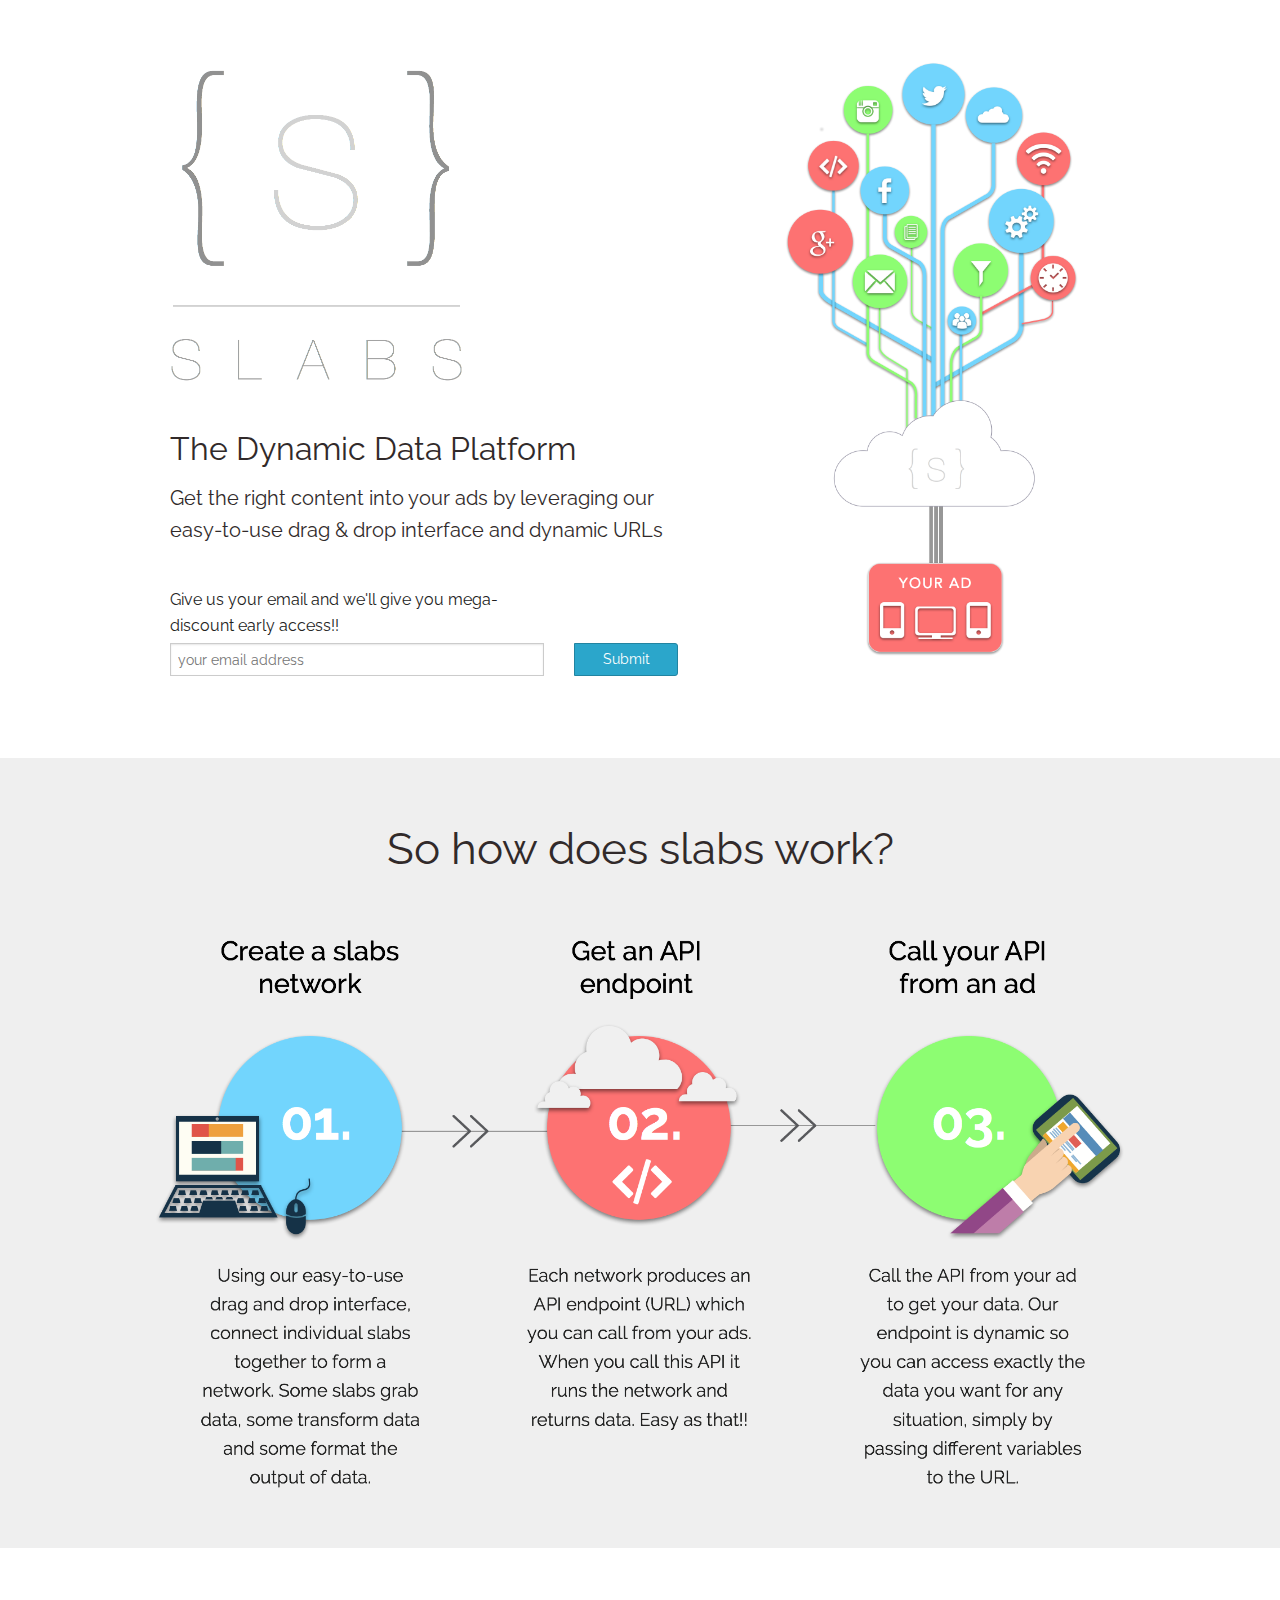
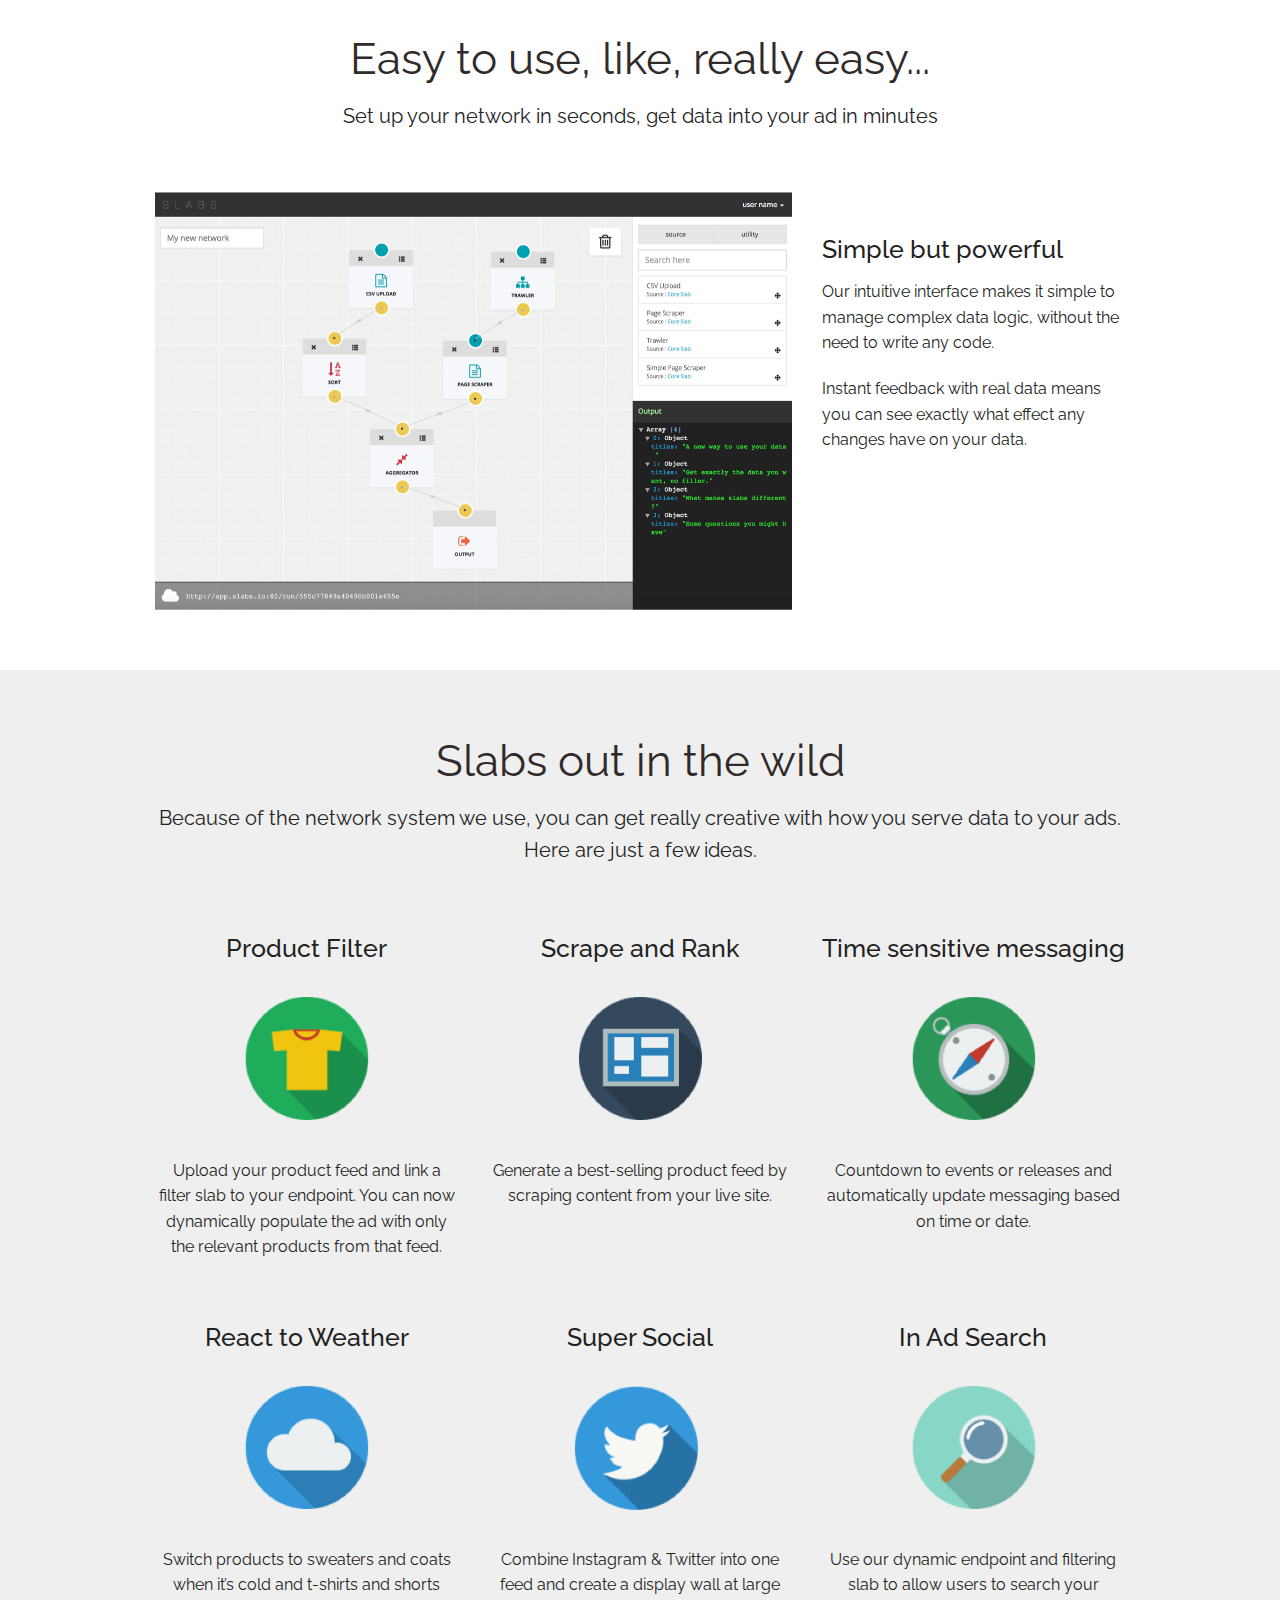
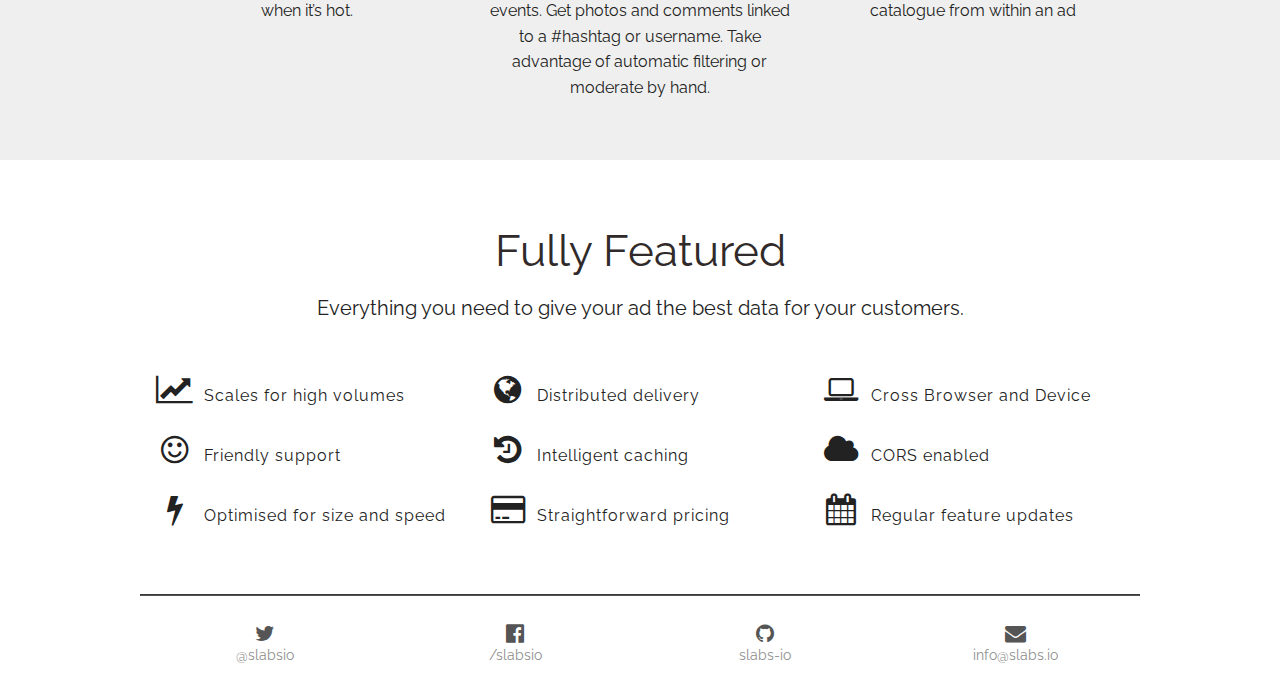
==== index.html @ 6053d96f "Changed some copy" ====
<!DOCTYPE html PUBLIC "-//W3C//DTD XHTML 1.1//EN" "http://www.w3.org/TR/xhtml11/DTD/xhtml11.dtd">



  <!--[if lt IE 7]><html class="lt-ie9 lt-ie8 lt-ie7" xmlns="http://www.w3.org/1999/xhtml" xml:lang="en"><![endif]-->
<!--[if IE 7]><html class="lt-ie9 lt-ie8" xmlns="http://www.w3.org/1999/xhtml" xml:lang="en"><![endif]-->
<!--[if IE 8]><html class="lt-ie9" xmlns="http://www.w3.org/1999/xhtml" xml:lang="en"><![endif]-->
<!--[if gt IE 8]><!--><html xmlns="http://www.w3.org/1999/xhtml"><!--<![endif]-->


  <!--[if gt IE 8]>
  <!-->
  <html class="no-js" lang="en" >
    <!--<![endif]-->






<head>
    <meta charset="utf-8" />
    <meta name="viewport" content="width=device-width" />
    <title>Slabs - The Data Platform</title>

    <link rel="icon"
          type="image/png"
          href="favicon.png" />

    <link rel="stylesheet" href="css/normalize.css" />

    <link rel="stylesheet" href="css/foundation.css" />
        <link rel="stylesheet" href="css/styles.css" />

    <link rel="stylesheet" href="css/general_foundicons.css">
    <link rel="stylesheet" href="//maxcdn.bootstrapcdn.com/font-awesome/4.3.0/css/font-awesome.min.css">
    <!--[if lt IE 9]>
    <link rel="stylesheet" href="css/ie8-grid-foundation-4.css">
    <![endif]-->
    <!--[if lt IE 8]>
    <link rel="stylesheet" href="css/general_foundicons_ie7.css">
    <![endif]-->


    <link href="//fonts.googleapis.com/css?family=Raleway:400,700" rel="stylesheet" type="text/css">

    <script src="js/vendor/custom.modernizr.js"></script>

</head>
<body>
  

    <!-- Begin main Above the fold Header -->
    <div class="full-row">
      <!-- "full-row" class allows background to stretch to 100% width -->
      <div class="row header">
        <div class="large-7 columns features-intro">

          <!-- Main Heading -->
          <div class="large-7 columns image-header"><img src="img/logo.png" alt=""></div>
            <div class="large-12 columns ">
                <h1>The Dynamic Data Platform</h1>
                <p class="main">
                    Get the right content into your ads by leveraging our easy-to-use drag & drop interface and dynamic URLs
                </p>
            </div>

          <!-- Email Subscribe Form -->
          <div class="large-12 columns">
            <div class="collapse email">
              <form action="//slabs.us10.list-manage.com/subscribe/post-json?u=3094a6a434523a83166fd74a0&amp;id=f378498a6a&amp;c=?" method="POST" id="email-form" target="_blank">
                <p class="small-9 columns top-email">Give us your email and we'll give you mega-discount early access!!</p>

                <div class="small-9 columns">
                  <input id="email_input" type="email" name="EMAIL" placeholder="your email address" />
                </div>

                <div class="small-3 columns">
                  <input id="email_submit" class="button postfix radius" type="submit" />
                </div>
                <div id="success-message"></div>

              </form>
              <!-- End Email Row -->
            </div>
          </div>

        </div>

        <div class="large-5 mainImg columns">
          <img src="img/slab-cloud.png">
        </div>

      <!-- End row -->
      </div>
      <!-- End "full-row" -->
    </div>

    <!-- Begin Features -->
    <div class="full-row grey">
        <div class="row features">

            <!-- Heading & Subtitle -->
            <h1>So how does slabs work?</h1>

          <!-- Divided in to columns of 4 to create a layout of thirds -->
          <div class="small-12 columns">
              <img src="img/slabsUseGraphic.png"/>
          </div>

          <!-- End Row -->
        </div>
    </div>

        <!-- Begin Large Feature Blocks -->
        <div class="full-row">
          <div class="row tour">
            <div class="small-12 columns">
              <!-- Main Title & Subtitle -->
              <h1>Easy to use, like, really easy...</h1>
              <p class="header">
                Set up your network in seconds, get data into your ad in minutes
              </p>
            </div>

            <!-- Begin Features Tour -->
            <!-- Feature 1 -->
            <!-- Large Image -->
            <div class="large-8 columns">
              <img src="img/screenshot.png">
            </div>
            <!-- Side Text -->
            <div class="large-4 columns description">
              <h2>Simple but powerful</h2>
              <p class="description">
                Our intuitive interface makes it simple to manage complex data logic, without the need to write any code.
              </p>
              <p class="description">
                Instant feedback with real data means you can see exactly what effect any changes have on your data.
              </p>
            </div>
            <!-- Horizontal Rule -->
            <!--<hr>-->
            <!-- End Feature 1 -->

            <!-- Feature 2 -->
          <!--  <div class="large-4 columns description">-->
          <!--    <h2>Sections</h2>-->
          <!--    <p>Lorem ipsum dolor sit amet, consectetur adipiscing elit.</p>-->
          <!--    <p>Ut quam urna, feugiat at mollis in, faucibus sit amet neque.</p>-->
          <!--  </div>-->
          <!--  <div class="large-8 columns">-->
          <!--    <img src="img/free-admin-template-psd.png"></div>-->
          <!--  <hr>-->
            <!-- End Feature 2 -->
          </div>
          <!-- End Row -->
        </div>

        <!-- Begin Second Dark Grey Features Section -->
        <div class="full-row grey examples">
          <div class="row">
            <div class="large-12 columns">
              <!-- Heading & Subtitle -->
              <h1>Slabs out in the wild</h1>
                <p class="header">Because of the network system we use, you can get really creative with how you serve data to your ads. Here are just a few ideas.</p>
            </div>
          </div>

            <div class="row">
                <!-- Start features -->

                <div class="large-4 columns">
                  <h2>Product Filter</h2>
                  <img src="img/Filter.png" width="720" height="450" alt="">
                  <p class="description">
                    Upload your product feed and link a filter slab to your endpoint. You can now dynamically populate the ad with only the relevant products from that feed.
                  </p>
                </div>

                <div class="large-4 columns">
                  <h2>Scrape and Rank</h2>
                  <img src="img/Page Scraper.png" width="720" height="450" alt="">
                  <p class="description">
                    Generate a best-selling product feed by scraping content from your live site.
                  </p>

                </div>

                <div class="large-4 columns">
                  <h2>Time sensitive messaging</h2>
                  <img src="img/Time.png" width="720" height="450" alt="">
                  <p class="description">
                     Countdown to events or releases and automatically update messaging based on time or date.
                  </p>
                </div>
            </div>

            <div class="row">
                <div class="large-4 columns">
                  <h2>React to Weather</h2>
                  <img src="img/Weather.png" width="720" height="450" alt="">
                  <p class="description">
                    Switch products to sweaters and coats when it’s cold and t-shirts and shorts when it’s hot.
                  </p>
                </div>


                <div class="large-4 columns">
                  <h2>Super Social</h2>
                  <img src="img/Social.png" width="720" height="450" alt="">
                  <p class="description">
                    Combine Instagram & Twitter into one feed and create a display wall at large events. Get photos and comments linked to a #hashtag or username.
                    Take advantage of automatic filtering or moderate by hand.
                  </p>
                </div>

                <div class="large-4 columns">
                  <h2>In Ad Search</h2>
                  <img src="img/Search.png" width="720" height="450" alt="">
                  <p class="description">
                    Use our dynamic endpoint and filtering slab to allow users to search your catalogue from within an ad
                  </p>
                </div>
            </div>

              <!-- End Row -->
          </div>
            <!-- End Dark Grey Container -->
        </div>


        <div class="full-row smallFeatures">
            <div class="row">

            <!-- Start Icons Section -->
            <div class="small-12 columns video ">
              <h1>Fully Featured</h1>
              <p class="header">Everything you need to give your ad the best data for your customers.</p>
            </div>


            <div class= "small-4 columns ">
            <!-- Begin Icon List -->
              <ul class="icons">
                 <!-- Each Feature is a <li> item -->
                <li> 
                  <!-- Specify the icon using the "foundicon-name" class format 
                  more info: http://zurb.com/playground/foundation-icons
                  -->
                  <span class="icon"><i class="fa fa-line-chart fa-2x"></i></span>
                  <span class="descript">Scales for high volumes</span>
                </li>
                <li> 
                <span class="icon"><i class="fa fa-smile-o fa-2x"></i></span>
                  <span class="descript">Friendly support
                </li>
                <li>
                  <span class="icon"><i class="fa fa-flash fa-2x"></i></span>
                  <span class="descript">Optimised for size and speed
                </li>
              </ul>
            </div>

            <div class= "small-4 columns">
              <ul class="icons">
                <li>
                  <span class="icon"><i class="fa fa-globe fa-2x"></i></span>
                  <span class="descript">Distributed delivery
                </li>
                <li>
                  <span class="icon"><i class="fa fa-history fa-2x"></i></span>
                  <span class="descript">Intelligent caching
                </li>
                <li>
                  <span class="icon"><i class="fa fa-credit-card fa-2x"></i></span>
                  <span class="descript">Straightforward pricing
                </li>
              </ul>
            </div>

            <div class= "small-4 columns">
              <ul class="icons">
                <li>
                  <span class="icon"><i class="fa fa-laptop fa-2x"></i></span>
                  <span class="descript">Cross Browser and Device
                </li>
                <li>
                  <span class="icon"><i class="fa fa-cloud fa-2x"></i></span>
                  <span class="descript">CORS enabled
                </li>
                <li>
                  <span class="icon"><i class="fa fa-calendar fa-2x"></i></span>
                  <span class="descript">Regular feature updates</span>
                </li>
              </ul>
              <!-- End List -->
            </div>

            <!-- End Row -->
          </div>
          <!-- End Grey Container -->
        </div>

        <!-- Footer -->
        <div class="full-row footer">
          <div class="row">
            <!-- Begin Footer Links, Repeat this Block -->
            <div class="small-6 large-3 columns">
              <a href="https://twitter.com/slabsio">
              <h5><i class="fa fa-twitter fa-lg"></i></h5>
              <ul class="footer-nav">
                <li>@slabsio</li>
              </ul>
              </a>
            </div>

            <div class="small-6 large-3 columns">
              <a href="https://www.facebook.com/slabsio">
              <h5><i class="fa fa-facebook-official fa-lg"></i></h5>
              <ul class="footer-nav">
                <li>/slabsio</li>
              </ul>
              </a>
            </div>

            <div class="small-6 large-3 columns">
              <a href="https://github.com/slabs-io">
              <h5><i class="fa fa-github fa-lg"></i></h5>
              <ul class="footer-nav">
                <li>slabs-io</li>
              </ul>
              </a>
            </div>

            <div class="small-6 large-3 columns">
              <a href="mailto:info@slabs.io">
              <h5><i class="fa fa-envelope fa-lg"></i></h5>
              <ul class="footer-nav">
                <li>info@slabs.io</li>
              </ul>
              </a>
            </div>

            <div class="dark-hr"></div>
            <!-- End Row -->
          </div>
          <!-- End Container -->
        </div>

        <script src="//ajax.googleapis.com/ajax/libs/jquery/2.0.0/jquery.min.js"></script>

        <!-- Ajax Form -->
      <script type="text/javascript">
    $(document).ready(function() { 
    
    $('#email_submit').click(function(){
      var action = $('#email-form').attr('action');
      $.ajax({
  				url: action,
  				type: 'GET',
  				cache       : false,
          dataType    : 'json',
          contentType: "application/json; charset=utf-8",
  				data: $('#email-form').serialize(),
  				success: function(data){
  					$('#success-message').html(data.msg);
  					$('#success-message').fadeIn('slow');
  					$('#email_input').val('');
  				},
  				error: function() {
  				// 	$('#success-message').html('Sorry, an error occurred.');
  				}
			});
			return false;
    });
    
  //   $('#email-form').ajaxForm({ 
  //       resetForm: true,

  //       // target identifies the element(s) to update with the server response 
  //       target: '#success-message', 
 
  //       // success identifies the function to invoke when the server response 
  //       // has been received; here we apply a fade-in effect to the new content 
  //       success: function() { 
  //           $('#success-message').fadeIn('slow'); 
  //       } 
  //   }); 
});
    </script>

      <script src="js/foundation.min.js"></script>

      <script src="js/foundation/foundation.js"></script>

      <!--
      <script src="js/foundation/foundation.alerts.js"></script>

      <script src="js/foundation/foundation.clearing.js"></script>

      <script src="js/foundation/foundation.cookie.js"></script>
    -->
      <script src="js/foundation/foundation.dropdown.js"></script>

      <script src="js/foundation/foundation.forms.js"></script>
      <!--
      <script src="js/foundation/foundation.joyride.js"></script>

      <script src="js/foundation/foundation.magellan.js"></script>

      <script src="js/foundation/foundation.orbit.js"></script>
    -->
      <script src="js/foundation/foundation.placeholder.js"></script>
<!--
      <script src="js/foundation/foundation.reveal.js"></script>

      <script src="js/foundation/foundation.section.js"></script>

      <script src="js/foundation/foundation.tooltips.js"></script>
-->
      <script src="js/foundation/foundation.topbar.js"></script>

      <script src="js/jquery.form.js"></script> 


      <script>$(document).foundation();</script>
      <script>
      (function(i,s,o,g,r,a,m){i['GoogleAnalyticsObject']=r;i[r]=i[r]||function(){
      (i[r].q=i[r].q||[]).push(arguments)},i[r].l=1*new Date();a=s.createElement(o),
      m=s.getElementsByTagName(o)[0];a.async=1;a.src=g;m.parentNode.insertBefore(a,m)
      })(window,document,'script','//www.google-analytics.com/analytics.js','ga');
    
      ga('create', 'UA-63510725-1', 'auto');
      ga('send', 'pageview');
    
    </script>
  </body>
</html>
---- css/styles.css ----
/*Load Foundation Icons*/
@font-face {
	font-family: '[set]Foundicons';
	src: url('fonts/[set]_foundicons.eot');
	src: url('fonts/[set]_foundicons.eot?#iefix') format('embedded-opentype'), url('fonts/[set]_foundicons.woff') format('woff'), url('fonts/[set]_foundicons.ttf') format('truetype'), url('fonts/[set]_foundicons.svg#[set]Foundicons') format('svg');
	font-weight: normal;
	font-style: normal;
}

[class*="foundicon-"] {
	display: inline;
	width: auto;
	height: auto;
	line-height: inherit;
	vertical-align: baseline;
	background-image: none;
	background-position: 0 0;
	background-repeat: repeat;
}

[class*="foundicon-"]:before {
	font-family: "[set]Foundicons";
	font-weight: normal;
	font-style: normal;
	text-decoration: inherit;
}

/*Begin General Styles*/
.top-bar {
	margin-bottom: 0;
}

.top-bar-section ul li > a {
	font-weight: 400;
}

body {
	color: #222;
	font-family: "Raleway", Arial, Helvetica, Sans-serif;
}

.full-row {
	width: 100%;
}

.full-row.grey {
	background: #EFEFEF;
}

.features {
	text-align: center;
	padding-bottom:20px;
	padding-top:60px;
}

.features .featureArrow{
	width:20px;
    height:20px;
}

.description {
	float: left;
	text-align: left;
}

.header img {
	margin-top: 0px;
}

.header .image-header {
	
}

#success-message {
	float: left;
}

.mainImg{
    padding:62px;
}

.features-intro {
	margin-top: 70px;
}
.top-email {
	margin-bottom: 5px;
}
h1 {
	color: #312A2A;
	font-family: "Raleway", Arial, Helvetica, Sans-serif;
	font-weight: 400;
	margin-bottom: 10px;
}

.header h1 {
	font-size: 32px;
}

.features h1 {
	margin-top: 0px;
    margin-bottom: 60px;
}

.tour {
	padding-bottom:20px;
	padding-top:20px;
}

.tour h1 {
	text-align: center;
    margin-top: 60px;
}

.tour .header {
    margin-bottom: 60px;
}

h2 {
	font-size: 25px;
	color: #222;
	font-family: "Raleway", Arial, Helvetica, Sans-serif;
	font-weight: 500;
	margin-top: 40px;
}

.features h2 {
	margin-top: 0px;
}

p.main {
	font-size: 20px;
	color: #312A2A;
}

p {
	font-size: 16px;
	color: #222;
	letter-spacing: 0px;
}

p.description {
	text-align: left;
}

p.header {
	text-align: center;
	font-size: 20px;
}

.full-row.darkgrey {
	background: #494747;
	color: #efefef;
	text-align: center;
	padding-bottom: 50px;
	position: relative;
	z-index: 10;
}

.video h1 {
    text-align: center;
}

.video .header {
    margin-bottom: 50px;
}


.smallFeatures {
    padding-bottom:40px;
}

.examples {
    padding-bottom: 40px;
}

.examples h1{
    margin-top:60px;
    text-align: center;
}

.examples .description {
    text-align: center;
}

.examples img {
    margin-bottom:20px !important;
}

.examples .columns>h2 {
    text-align: center;
}

.smallFeatures h1 {
}

.full-row.darkgrey p {
	color: #efefef;
	font-size: 20px;
}

.video>h1 {
	margin-top: 60px;
}

img:not(.feature) {
	margin-bottom: 40px;
}

hr {
	border-bottom: solid white 1px;
}

.darkgrey h2 {
	color: #efefef;
	margin-top: 0px;
	margin-bottom: 10px;
}

.darkgrey img {
	margin-bottom: 0px;
}

.full-row.darkgrey p.description {
	font-size: 15px;
	text-align: center;
	margin-bottom: 50px;
}

.dark-hr {
	border-top: 1px solid rgb(58, 58, 58);
	border-bottom: 1px solid rgb(82, 82, 82);
	margin-bottom: 60px;
}

.icons {
	list-style: none;
	font-size: 16px;
	text-align: left;
}

.icons li{
    margin-bottom:20px;
}

.footer i{
    color:#555;
}

.footer .row:before {
    background : #fff !important;
}

ul li {
	font-size: 16px;
	letter-spacing: 1px;
}

[class*="foundicon-"] {
	display: inline;
	width: auto;
	height: auto;
	line-height: inherit;
	vertical-align: baseline;
	background-image: none;
	background-position: 0 0;
	background-repeat: repeat;
	font-size: 28px;
	top: 6px;
	position: relative;
	margin-right: 10px;
	text-shadow: 0px 0px 1px rgba(253, 253, 253, 1);
}

.button {
	font-family: "Raleway", Arial, Helvetica, Sans-serif;
	font-weight: 400;
	border-radius: 3px;

	-webkit-box-shadow: none;
	box-shadow: none;
}

.iphone {
	width: 350px;
	height: auto;
	float: right;
	z-index: 5;
	position: relative;
	top: 40px;
	margin-bottom: -50px;
}

.footer {
	text-align: left !important;
}

.footer li,h5 {
	margin-bottom: 0;
	text-align:center;
}

.footer h5 {
    padding-top: 25px !important;
}

.icons .icon {
	width:40px;
	margin-right:4px;
	display:inline-block;
	height: 40px;
	text-align: center;
}


.footer li,a {
	color: rgb(143,143,143);
	list-style: none;
	letter-spacing: 0;
	font-size: 14px;
}

h5 {
	color: #EFEFEF;
	padding-top: 50px;
}

.email {
	margin-left: -15px !important;
}

.demo-video {
	position: absolute;
	top: 75px;
	left: 50%;
	margin-left: -197px;
	width: 397px;
}

@media screen and (max-width: 950px) {
	.laptop {
	display: none;
}
.demo-video {
}

}
@media screen and (max-width: 780px) {
	.laptop {
	display: none;
}
.demo-video {
	margin-bottom: 40px;
	position: relative;
	top: 0;
}
	}

@media screen and (max-width: 480px) {
	.laptop {
		display: none;
	}
	.demo-video {
	/*display: none;*/
	width:300px;
	text-align: center;
	position: relative;
	padding-bottom: 100px;
}

h2 {
	margin-top: 20px;
}

.cta {
	margin-top: 120px;
}

}
---- css/general_foundicons.css ----
/* font-face */
@font-face {
  font-family: "GeneralFoundicons";
  src: url("../fonts/general_foundicons.eot");
  src: url("../fonts/general_foundicons.eot?#iefix") format("embedded-opentype"), url("../fonts/general_foundicons.woff") format("woff"), url("../fonts/general_foundicons.ttf") format("truetype"), url("../fonts/general_foundicons.svg#GeneralFoundicons") format("svg");
  font-weight: normal;
  font-style: normal;
}

/* global foundicon styles */
[class*="foundicon-"] {
  display: inline;
  width: auto;
  height: auto;
  line-height: inherit;
  vertical-align: baseline;
  background-image: none;
  background-position: 0 0;
  background-repeat: repeat;
}

[class*="foundicon-"]:before {
  font-family: "GeneralFoundicons";
  font-weight: normal;
  font-style: normal;
  text-decoration: inherit;
}

/* icons */
.foundicon-settings:before {
  content: "\f000";
}

.foundicon-heart:before {
  content: "\f001";
}

.foundicon-star:before {
  content: "\f002";
}

.foundicon-plus:before {
  content: "\f003";
}

.foundicon-minus:before {
  content: "\f004";
}

.foundicon-checkmark:before {
  content: "\f005";
}

.foundicon-remove:before {
  content: "\f006";
}

.foundicon-mail:before {
  content: "\f007";
}

.foundicon-calendar:before {
  content: "\f008";
}

.foundicon-page:before {
  content: "\f009";
}

.foundicon-tools:before {
  content: "\f00a";
}

.foundicon-globe:before {
  content: "\f00b";
}

.foundicon-home:before {
  content: "\f00c";
}

.foundicon-quote:before {
  content: "\f00d";
}

.foundicon-people:before {
  content: "\f00e";
}

.foundicon-monitor:before {
  content: "\f00f";
}

.foundicon-laptop:before {
  content: "\f010";
}

.foundicon-phone:before {
  content: "\f011";
}

.foundicon-cloud:before {
  content: "\f012";
}

.foundicon-error:before {
  content: "\f013";
}

.foundicon-right-arrow:before {
  content: "\f014";
}

.foundicon-left-arrow:before {
  content: "\f015";
}

.foundicon-up-arrow:before {
  content: "\f016";
}

.foundicon-down-arrow:before {
  content: "\f017";
}

.foundicon-trash:before {
  content: "\f018";
}

.foundicon-add-doc:before {
  content: "\f019";
}

.foundicon-edit:before {
  content: "\f01a";
}

.foundicon-lock:before {
  content: "\f01b";
}

.foundicon-unlock:before {
  content: "\f01c";
}

.foundicon-refresh:before {
  content: "\f01d";
}

.foundicon-paper-clip:before {
  content: "\f01e";
}

.foundicon-video:before {
  content: "\f01f";
}

.foundicon-photo:before {
  content: "\f020";
}

.foundicon-graph:before {
  content: "\f021";
}

.foundicon-idea:before {
  content: "\f022";
}

.foundicon-mic:before {
  content: "\f023";
}

.foundicon-cart:before {
  content: "\f024";
}

.foundicon-address-book:before {
  content: "\f025";
}

.foundicon-compass:before {
  content: "\f026";
}

.foundicon-flag:before {
  content: "\f027";
}

.foundicon-location:before {
  content: "\f028";
}

.foundicon-clock:before {
  content: "\f029";
}

.foundicon-folder:before {
  content: "\f02a";
}

.foundicon-inbox:before {
  content: "\f02b";
}

.foundicon-website:before {
  content: "\f02c";
}

.foundicon-smiley:before {
  content: "\f02d";
}

.foundicon-search:before {
  content: "\f02e";
}
---- css/general_foundicons_ie7.css ----
/* general icons for IE7 */
[class*="foundicon-"] {
  font-family: "GeneralFoundicons";
  font-weight: normal;
  font-style: normal;
}

.foundicon-settings {
  *zoom: expression(this.runtimeStyle['zoom'] = "1", this.innerHTML = "&#xf000;");
}

.foundicon-heart {
  *zoom: expression(this.runtimeStyle['zoom'] = "1", this.innerHTML = "&#xf001;");
}

.foundicon-star {
  *zoom: expression(this.runtimeStyle['zoom'] = "1", this.innerHTML = "&#xf002;");
}

.foundicon-plus {
  *zoom: expression(this.runtimeStyle['zoom'] = "1", this.innerHTML = "&#xf003;");
}

.foundicon-minus {
  *zoom: expression(this.runtimeStyle['zoom'] = "1", this.innerHTML = "&#xf004;");
}

.foundicon-checkmark {
  *zoom: expression(this.runtimeStyle['zoom'] = "1", this.innerHTML = "&#xf005;");
}

.foundicon-remove {
  *zoom: expression(this.runtimeStyle['zoom'] = "1", this.innerHTML = "&#xf006;");
}

.foundicon-mail {
  *zoom: expression(this.runtimeStyle['zoom'] = "1", this.innerHTML = "&#xf007;");
}

.foundicon-calendar {
  *zoom: expression(this.runtimeStyle['zoom'] = "1", this.innerHTML = "&#xf008;");
}

.foundicon-page {
  *zoom: expression(this.runtimeStyle['zoom'] = "1", this.innerHTML = "&#xf009;");
}

.foundicon-tools {
  *zoom: expression(this.runtimeStyle['zoom'] = "1", this.innerHTML = "&#xf00a;");
}

.foundicon-globe {
  *zoom: expression(this.runtimeStyle['zoom'] = "1", this.innerHTML = "&#xf00b;");
}

.foundicon-home {
  *zoom: expression(this.runtimeStyle['zoom'] = "1", this.innerHTML = "&#xf00c;");
}

.foundicon-quote {
  *zoom: expression(this.runtimeStyle['zoom'] = "1", this.innerHTML = "&#xf00d;");
}

.foundicon-people {
  *zoom: expression(this.runtimeStyle['zoom'] = "1", this.innerHTML = "&#xf00e;");
}

.foundicon-monitor {
  *zoom: expression(this.runtimeStyle['zoom'] = "1", this.innerHTML = "&#xf00f;");
}

.foundicon-laptop {
  *zoom: expression(this.runtimeStyle['zoom'] = "1", this.innerHTML = "&#xf010;");
}

.foundicon-phone {
  *zoom: expression(this.runtimeStyle['zoom'] = "1", this.innerHTML = "&#xf011;");
}

.foundicon-cloud {
  *zoom: expression(this.runtimeStyle['zoom'] = "1", this.innerHTML = "&#xf012;");
}

.foundicon-error {
  *zoom: expression(this.runtimeStyle['zoom'] = "1", this.innerHTML = "&#xf013;");
}

.foundicon-right-arrow {
  *zoom: expression(this.runtimeStyle['zoom'] = "1", this.innerHTML = "&#xf014;");
}

.foundicon-left-arrow {
  *zoom: expression(this.runtimeStyle['zoom'] = "1", this.innerHTML = "&#xf015;");
}

.foundicon-up-arrow {
  *zoom: expression(this.runtimeStyle['zoom'] = "1", this.innerHTML = "&#xf016;");
}

.foundicon-down-arrow {
  *zoom: expression(this.runtimeStyle['zoom'] = "1", this.innerHTML = "&#xf017;");
}

.foundicon-trash {
  *zoom: expression(this.runtimeStyle['zoom'] = "1", this.innerHTML = "&#xf018;");
}

.foundicon-add-doc {
  *zoom: expression(this.runtimeStyle['zoom'] = "1", this.innerHTML = "&#xf019;");
}

.foundicon-edit {
  *zoom: expression(this.runtimeStyle['zoom'] = "1", this.innerHTML = "&#xf01a;");
}

.foundicon-lock {
  *zoom: expression(this.runtimeStyle['zoom'] = "1", this.innerHTML = "&#xf01b;");
}

.foundicon-unlock {
  *zoom: expression(this.runtimeStyle['zoom'] = "1", this.innerHTML = "&#xf01c;");
}

.foundicon-refresh {
  *zoom: expression(this.runtimeStyle['zoom'] = "1", this.innerHTML = "&#xf01d;");
}

.foundicon-paper-clip {
  *zoom: expression(this.runtimeStyle['zoom'] = "1", this.innerHTML = "&#xf01e;");
}

.foundicon-video {
  *zoom: expression(this.runtimeStyle['zoom'] = "1", this.innerHTML = "&#xf01f;");
}

.foundicon-photo {
  *zoom: expression(this.runtimeStyle['zoom'] = "1", this.innerHTML = "&#xf020;");
}

.foundicon-graph {
  *zoom: expression(this.runtimeStyle['zoom'] = "1", this.innerHTML = "&#xf021;");
}

.foundicon-idea {
  *zoom: expression(this.runtimeStyle['zoom'] = "1", this.innerHTML = "&#xf022;");
}

.foundicon-mic {
  *zoom: expression(this.runtimeStyle['zoom'] = "1", this.innerHTML = "&#xf023;");
}

.foundicon-cart {
  *zoom: expression(this.runtimeStyle['zoom'] = "1", this.innerHTML = "&#xf024;");
}

.foundicon-address-book {
  *zoom: expression(this.runtimeStyle['zoom'] = "1", this.innerHTML = "&#xf025;");
}

.foundicon-compass {
  *zoom: expression(this.runtimeStyle['zoom'] = "1", this.innerHTML = "&#xf026;");
}

.foundicon-flag {
  *zoom: expression(this.runtimeStyle['zoom'] = "1", this.innerHTML = "&#xf027;");
}

.foundicon-location {
  *zoom: expression(this.runtimeStyle['zoom'] = "1", this.innerHTML = "&#xf028;");
}

.foundicon-clock {
  *zoom: expression(this.runtimeStyle['zoom'] = "1", this.innerHTML = "&#xf029;");
}

.foundicon-folder {
  *zoom: expression(this.runtimeStyle['zoom'] = "1", this.innerHTML = "&#xf02a;");
}

.foundicon-inbox {
  *zoom: expression(this.runtimeStyle['zoom'] = "1", this.innerHTML = "&#xf02b;");
}

.foundicon-website {
  *zoom: expression(this.runtimeStyle['zoom'] = "1", this.innerHTML = "&#xf02c;");
}

.foundicon-smiley {
  *zoom: expression(this.runtimeStyle['zoom'] = "1", this.innerHTML = "&#xf02d;");
}

.foundicon-search {
  *zoom: expression(this.runtimeStyle['zoom'] = "1", this.innerHTML = "&#xf02e;");
}
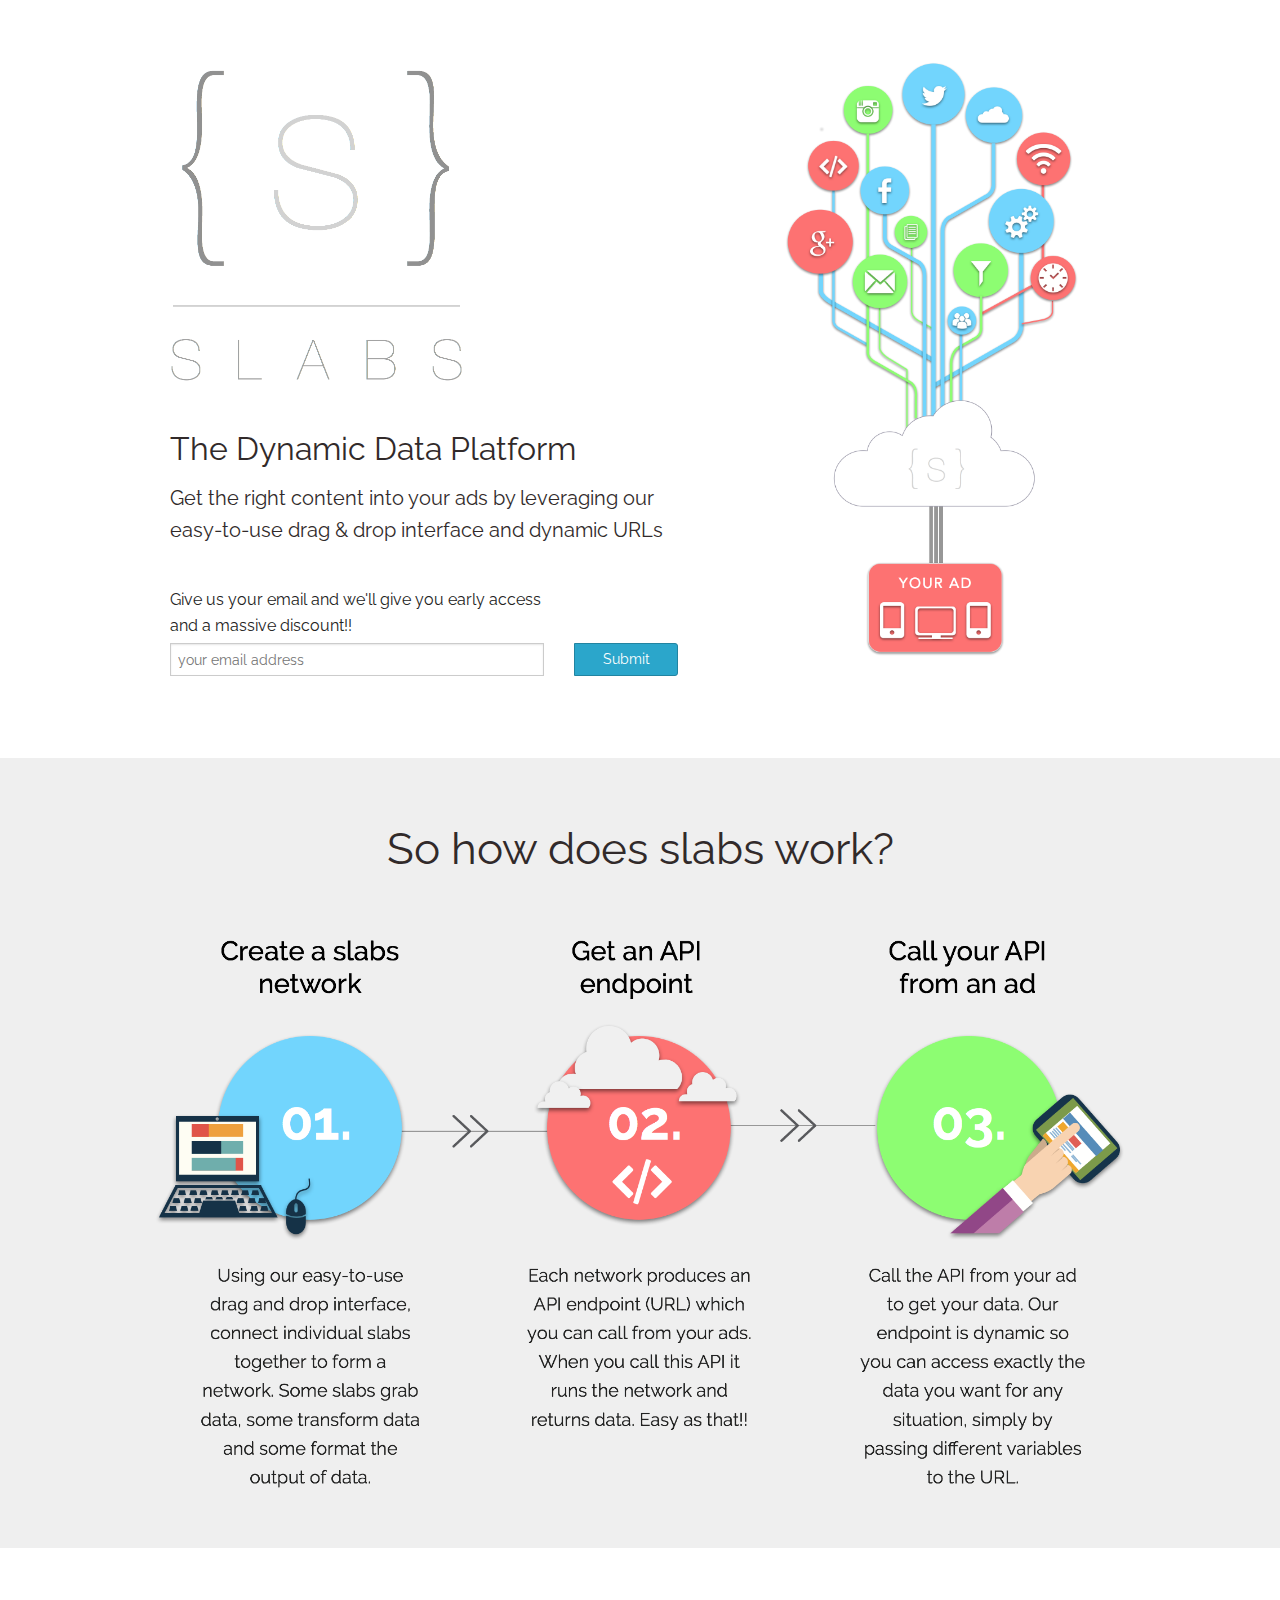
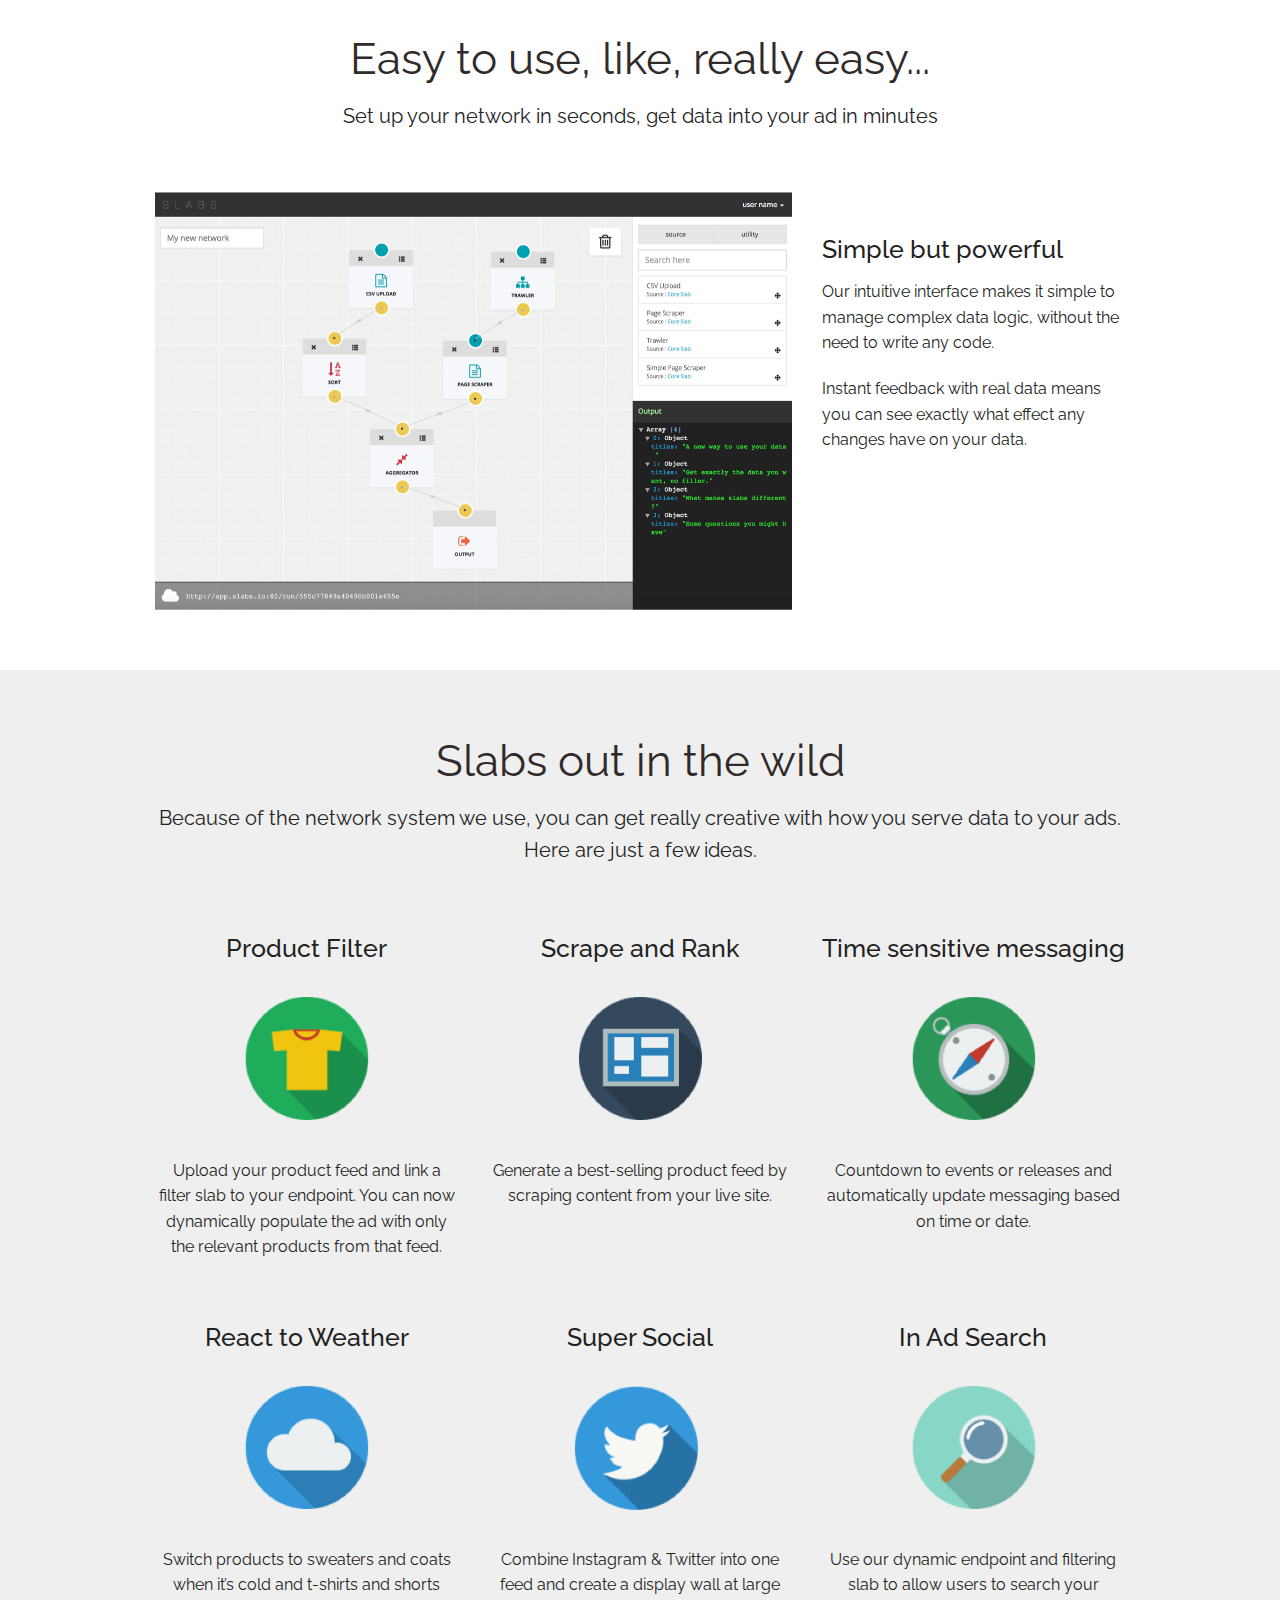
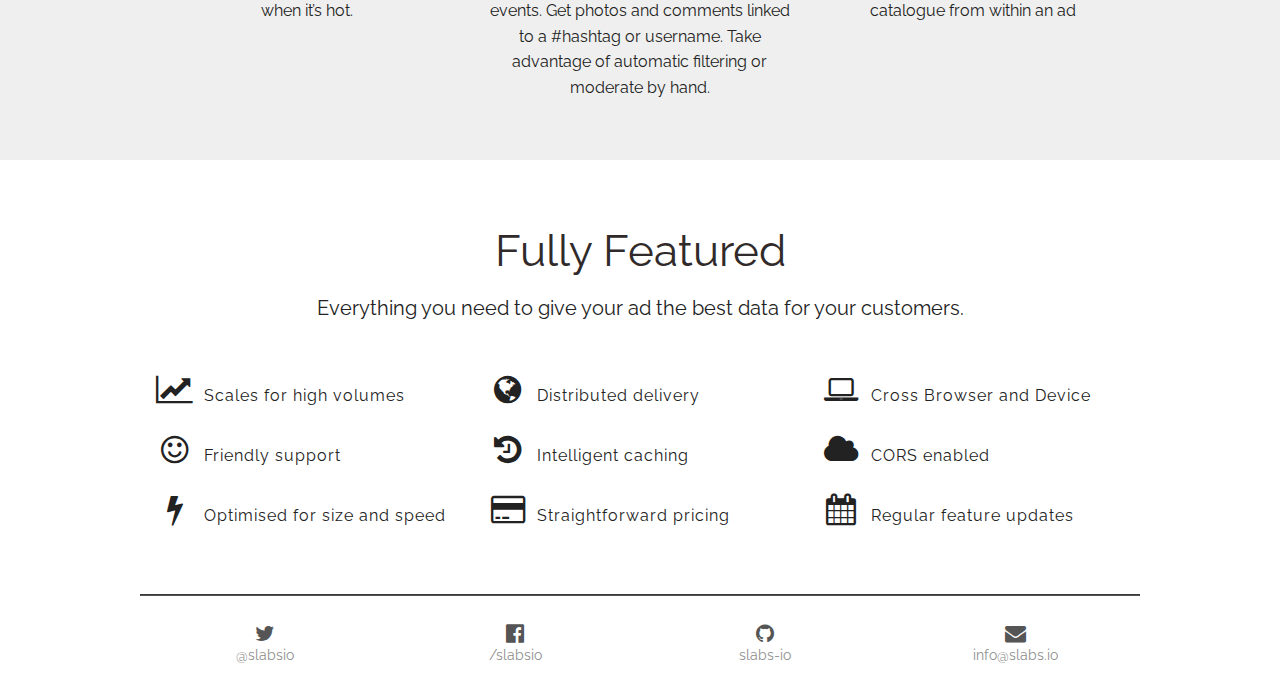
==== commit 640c095a: "Changed some copy" ====
--- a/index.html
+++ b/index.html
@@ -70,7 +70,7 @@
           <div class="large-12 columns">
             <div class="collapse email">
               <form action="//slabs.us10.list-manage.com/subscribe/post-json?u=3094a6a434523a83166fd74a0&amp;id=f378498a6a&amp;c=?" method="POST" id="email-form" target="_blank">
-                <p class="small-9 columns top-email">Give us your email and we'll give you mega-discount early access!!</p>
+                <p class="small-9 columns top-email">Give us your email and we'll give you early access and a massive discount!!</p>
 
                 <div class="small-9 columns">
                   <input id="email_input" type="email" name="EMAIL" placeholder="your email address" />
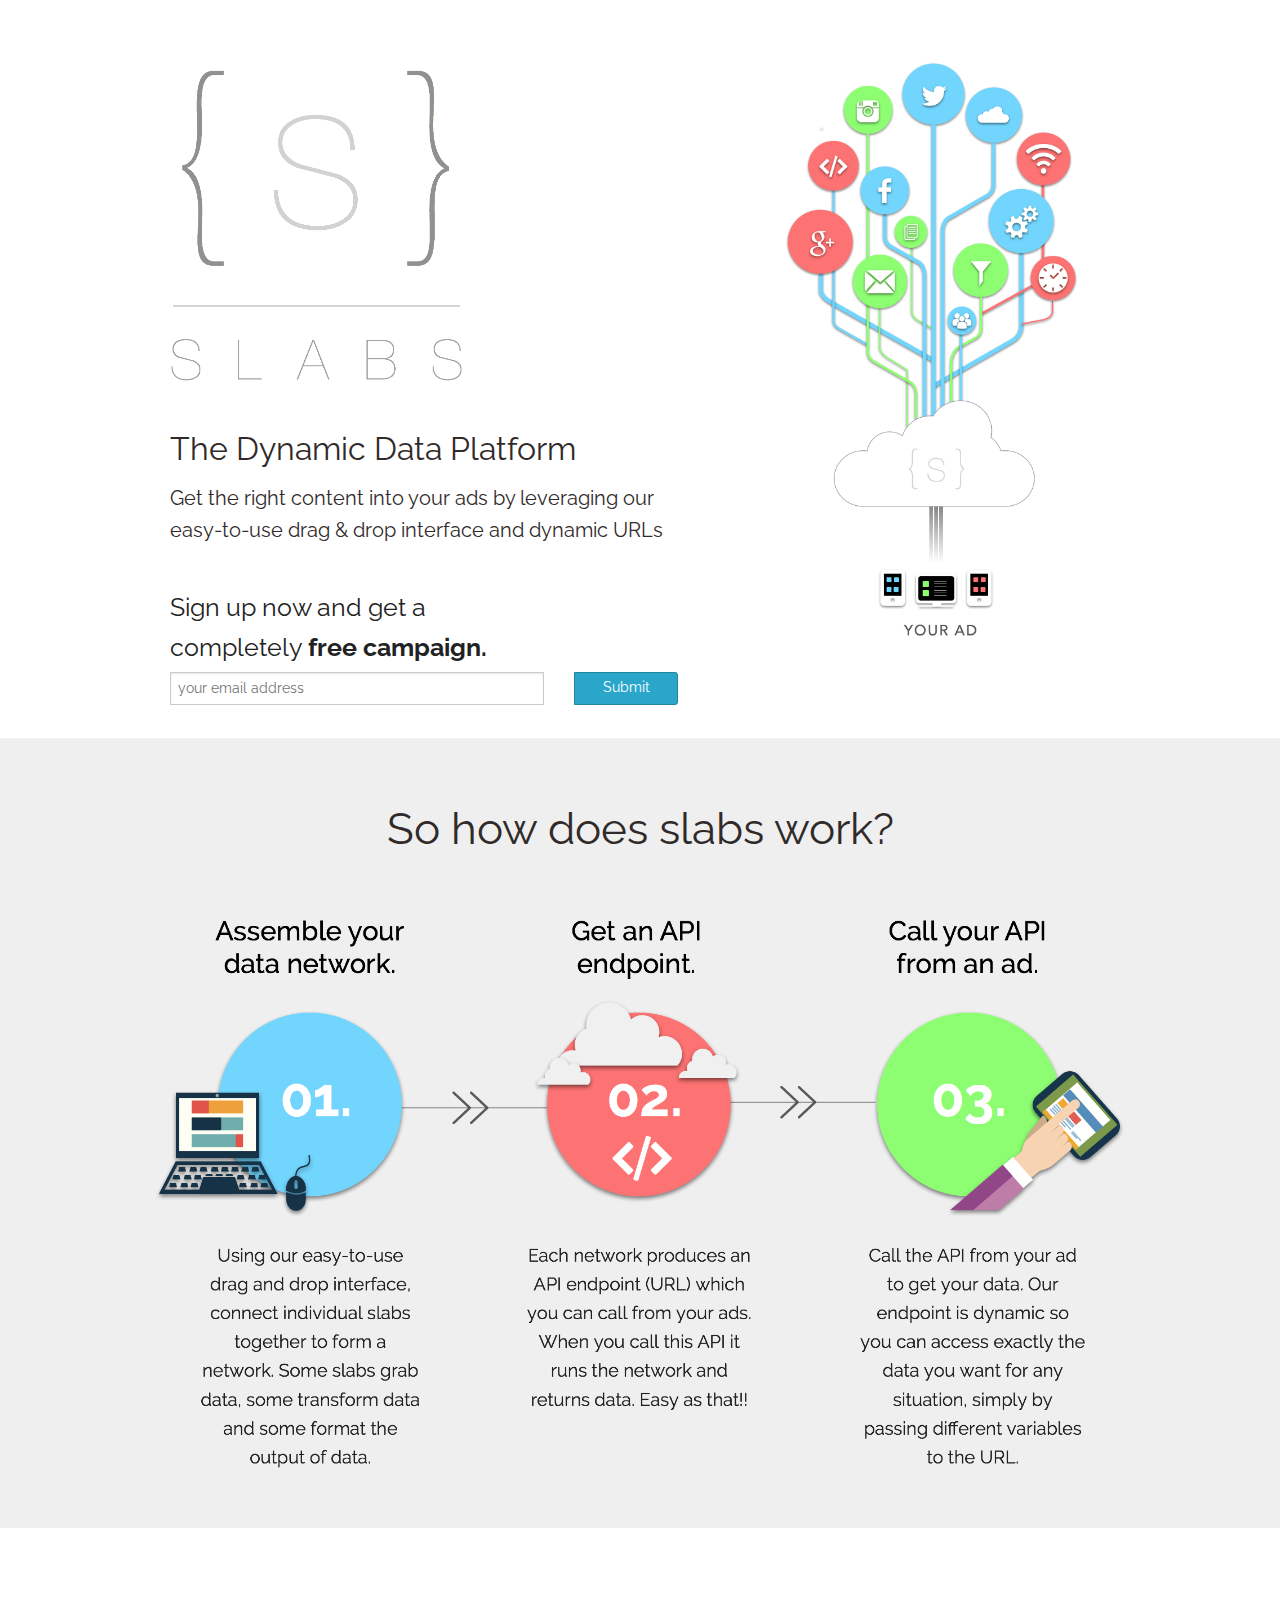
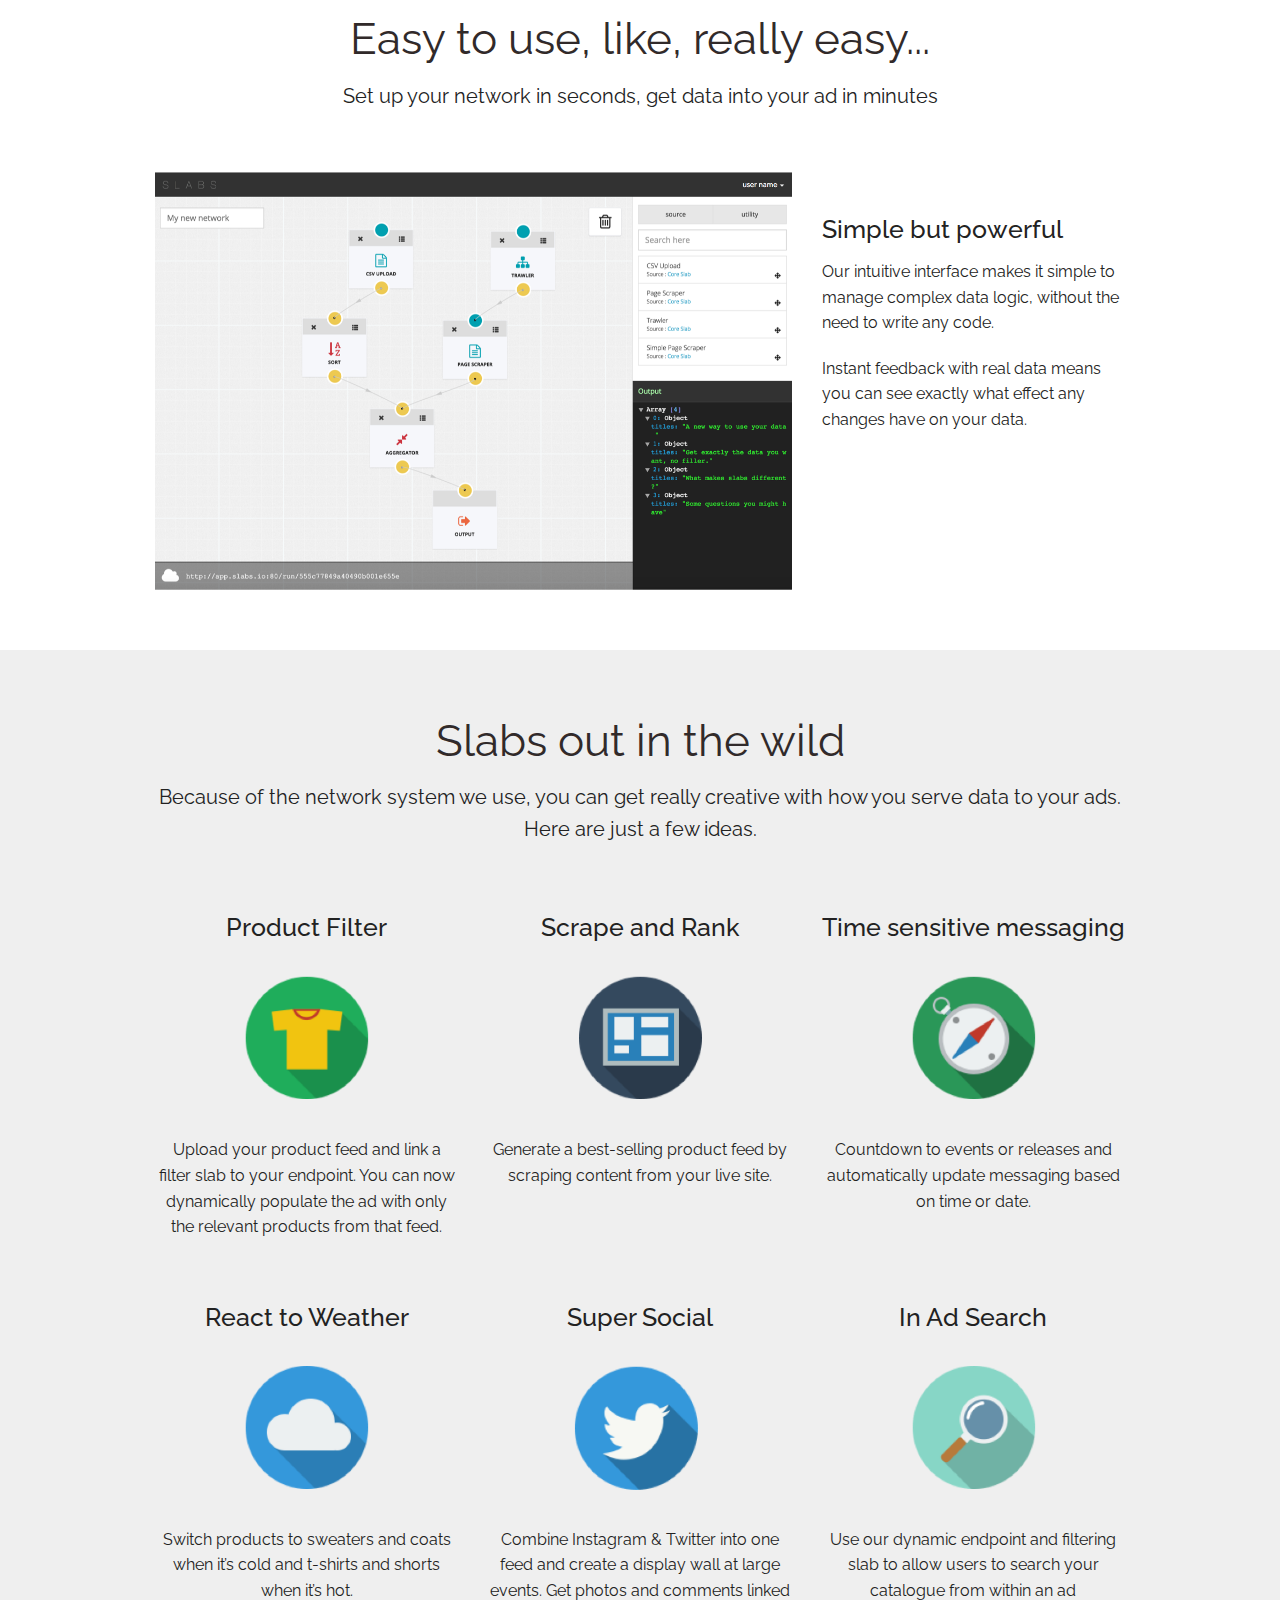
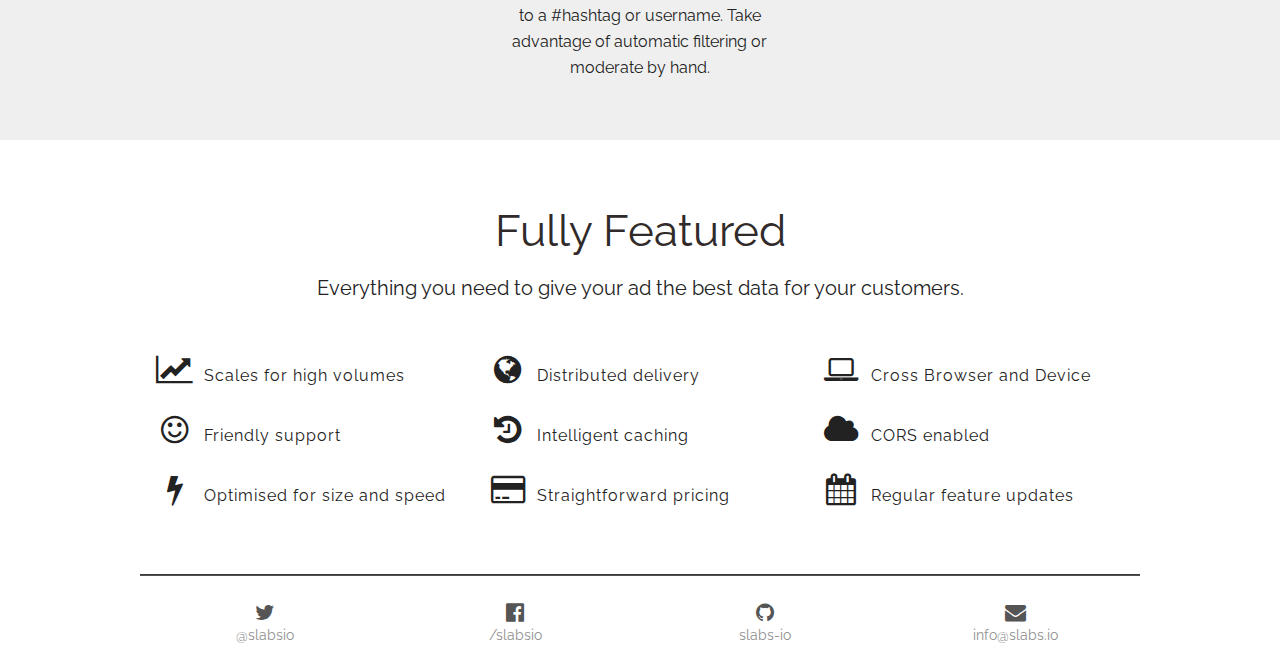
==== commit 57e1644c: "Updated CTA & cloud graphic" ====
--- a/index.html
+++ b/index.html
@@ -70,7 +70,7 @@
           <div class="large-12 columns">
             <div class="collapse email">
               <form action="//slabs.us10.list-manage.com/subscribe/post-json?u=3094a6a434523a83166fd74a0&amp;id=f378498a6a&amp;c=?" method="POST" id="email-form" target="_blank">
-                <p class="small-9 columns top-email">Give us your email and we'll give you early access and a massive discount!!</p>
+                <p class="small-9 columns top-email offer">Sign up now and get a <br/>completely <span class="highlight">free campaign.</span></p>
 
                 <div class="small-9 columns">
                   <input id="email_input" type="email" name="EMAIL" placeholder="your email address" />
--- a/css/styles.css
+++ b/css/styles.css
@@ -311,6 +311,14 @@
 	text-align: center;
 }
 
+.offer {
+	font-size:25px;
+	padding-left:15px;
+}
+
+.offer .highlight {
+	font-weight:bold;
+}
 
 .footer li,a {
 	color: rgb(143,143,143);
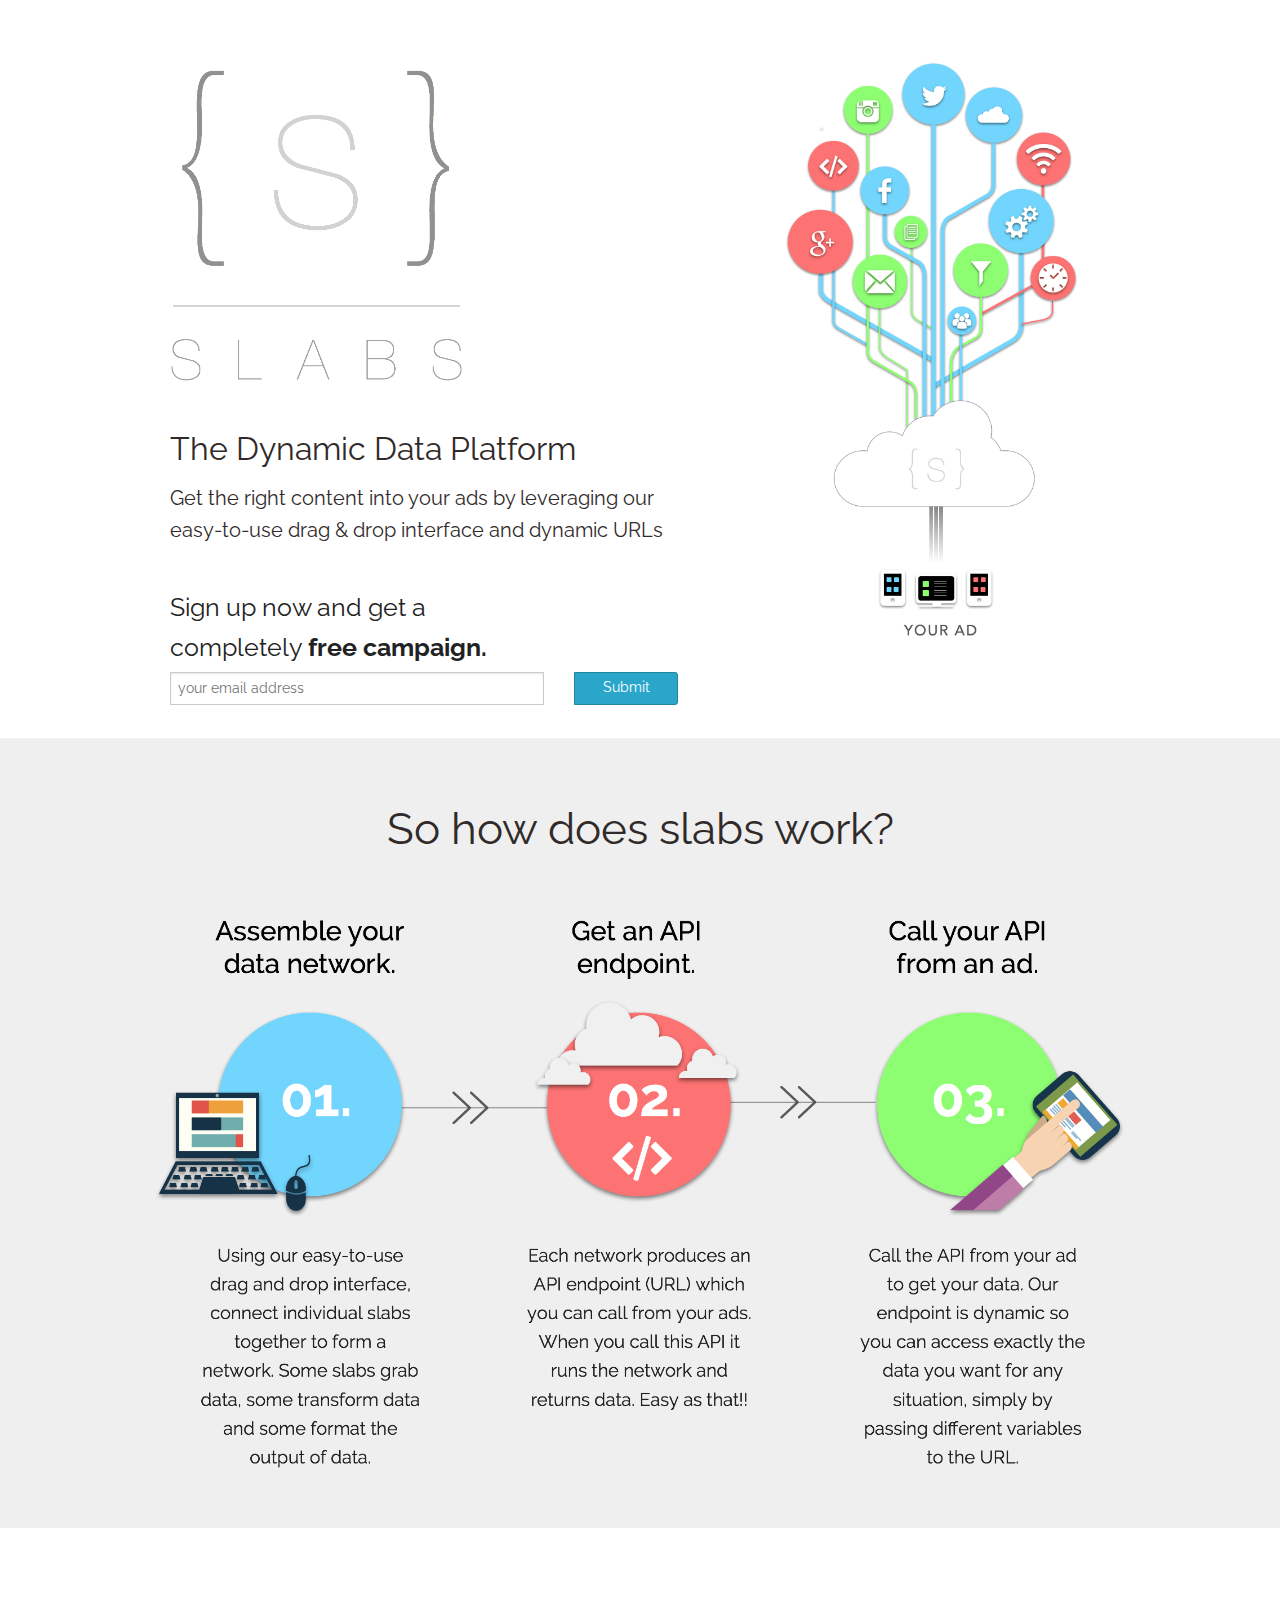
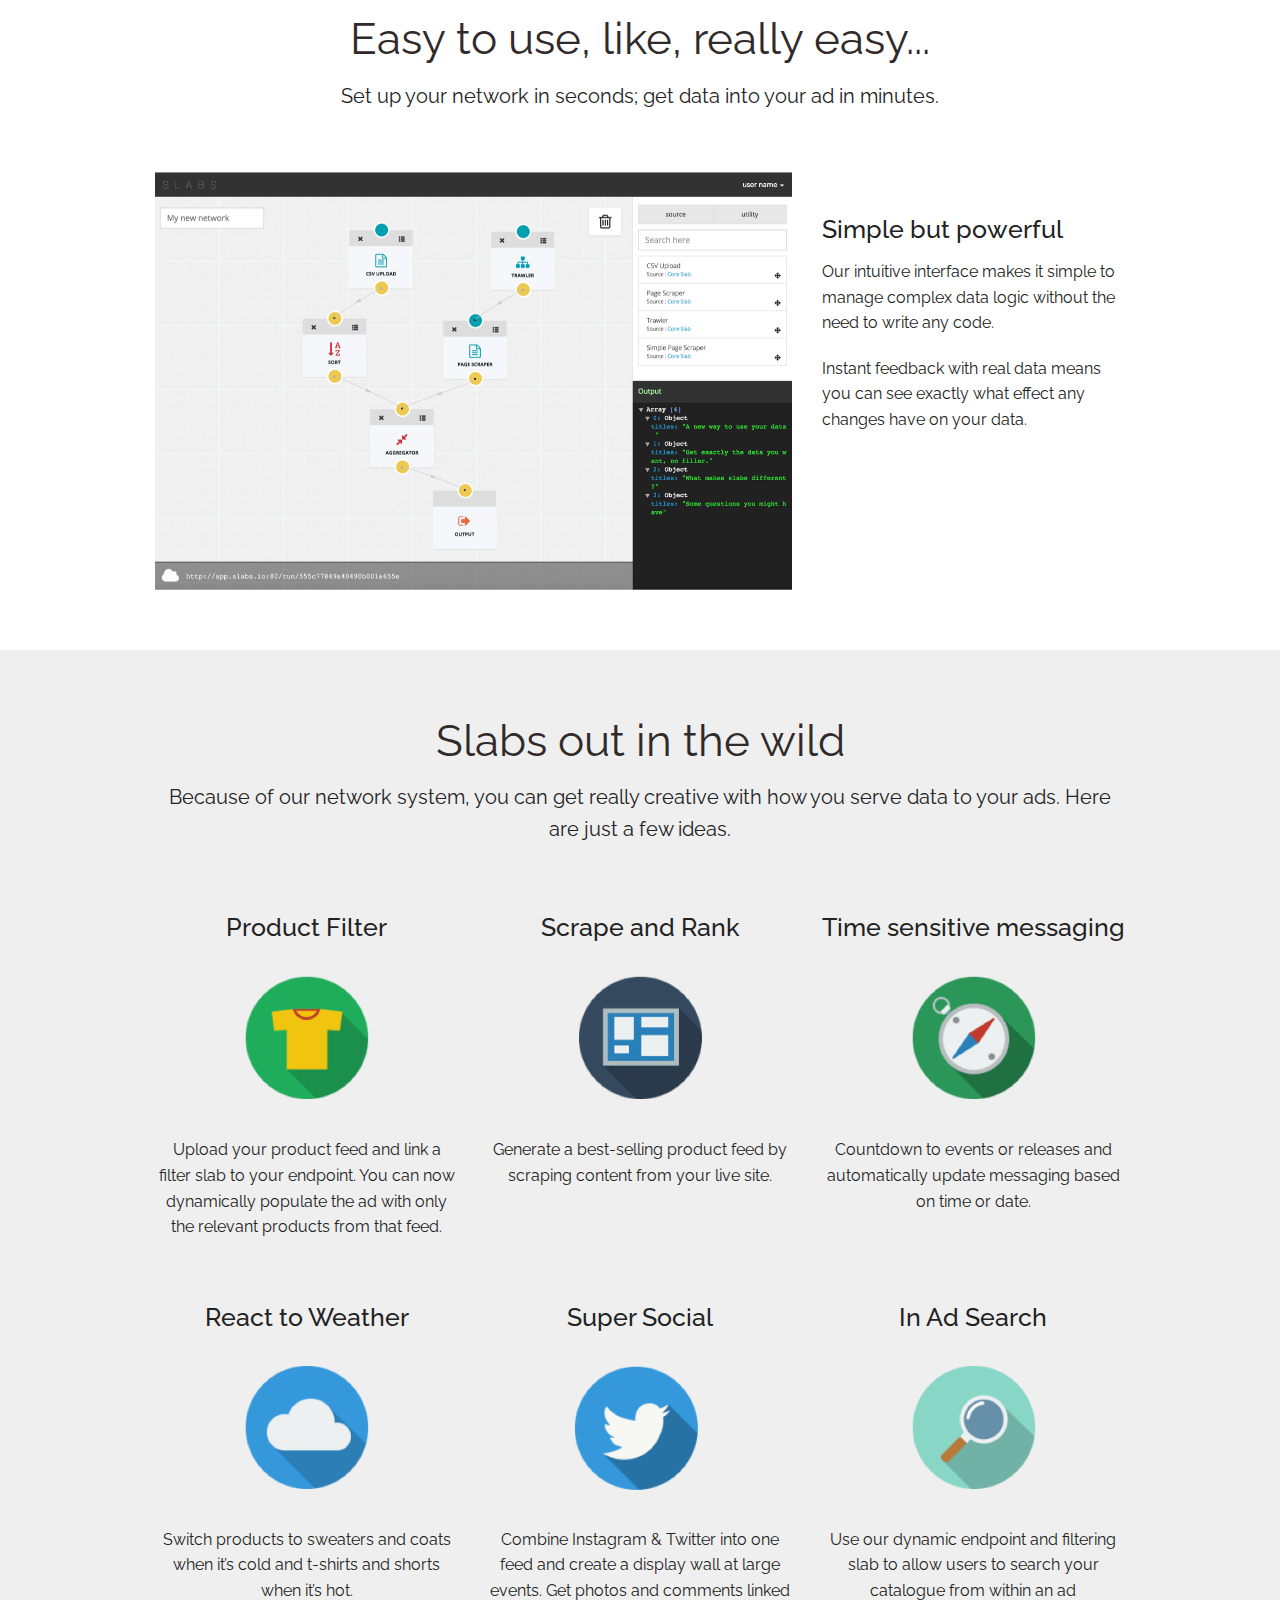
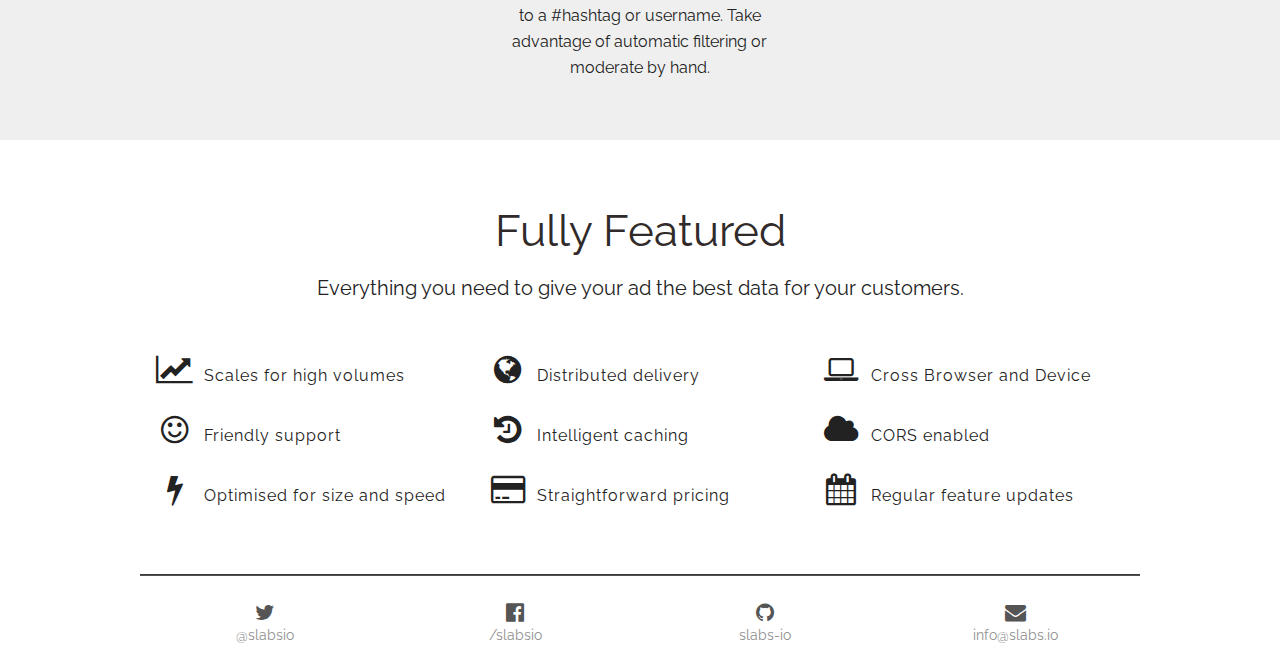
==== commit a4259cf7: "minor copy fix" ====
--- a/index.html
+++ b/index.html
@@ -46,7 +46,7 @@
     <link href="//fonts.googleapis.com/css?family=Raleway:400,700" rel="stylesheet" type="text/css">
 
     <script src="js/vendor/custom.modernizr.js"></script>
-
+    <meta name="google-site-verification" content="g6aWisNg8nI2K8A52NOc-HMFVjuccQPllRLb8yrDdvU" />
 </head>
 <body>
   
@@ -120,7 +120,7 @@
               <!-- Main Title & Subtitle -->
               <h1>Easy to use, like, really easy...</h1>
               <p class="header">
-                Set up your network in seconds, get data into your ad in minutes
+                Set up your network in seconds; get data into your ad in minutes.
               </p>
             </div>
 
@@ -134,7 +134,7 @@
             <div class="large-4 columns description">
               <h2>Simple but powerful</h2>
               <p class="description">
-                Our intuitive interface makes it simple to manage complex data logic, without the need to write any code.
+                Our intuitive interface makes it simple to manage complex data logic without the need to write any code.
               </p>
               <p class="description">
                 Instant feedback with real data means you can see exactly what effect any changes have on your data.
@@ -164,7 +164,7 @@
             <div class="large-12 columns">
               <!-- Heading & Subtitle -->
               <h1>Slabs out in the wild</h1>
-                <p class="header">Because of the network system we use, you can get really creative with how you serve data to your ads. Here are just a few ideas.</p>
+                <p class="header">Because of our network system, you can get really creative with how you serve data to your ads. Here are just a few ideas.</p>
             </div>
           </div>
 
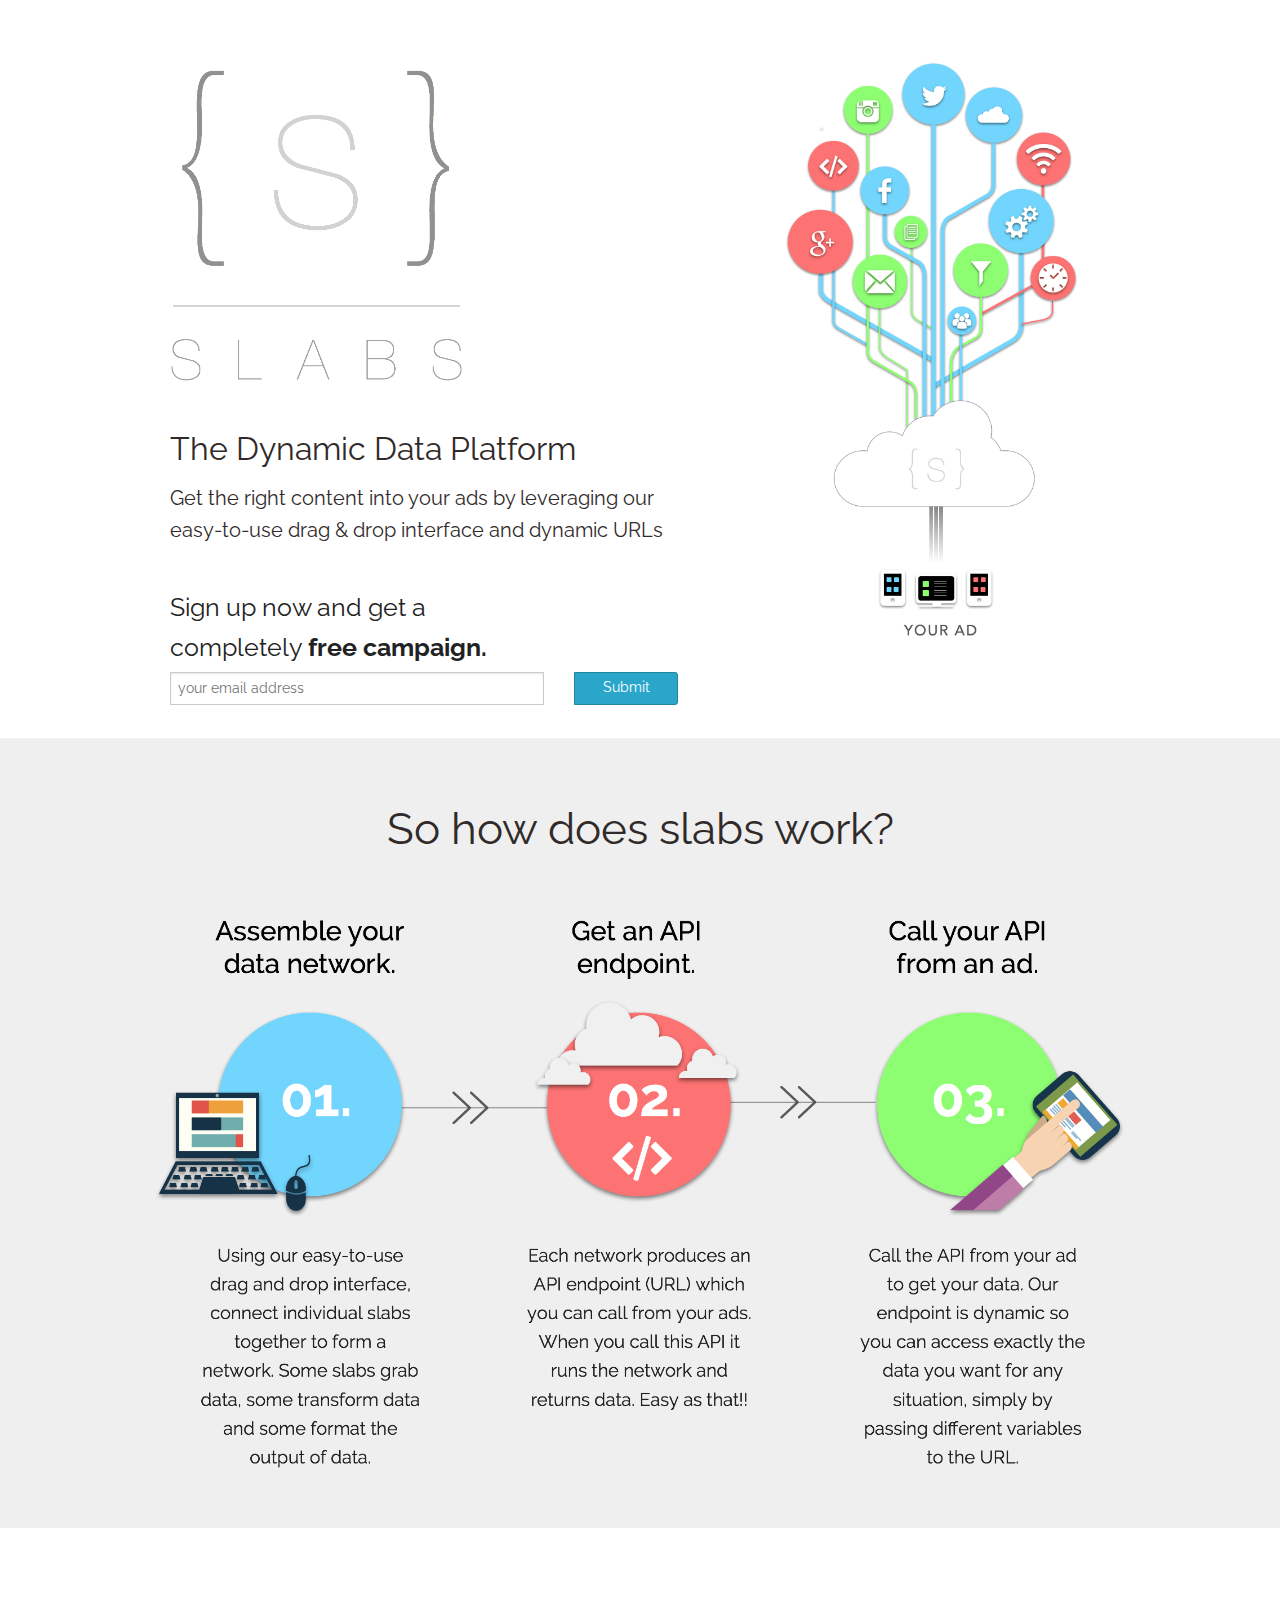
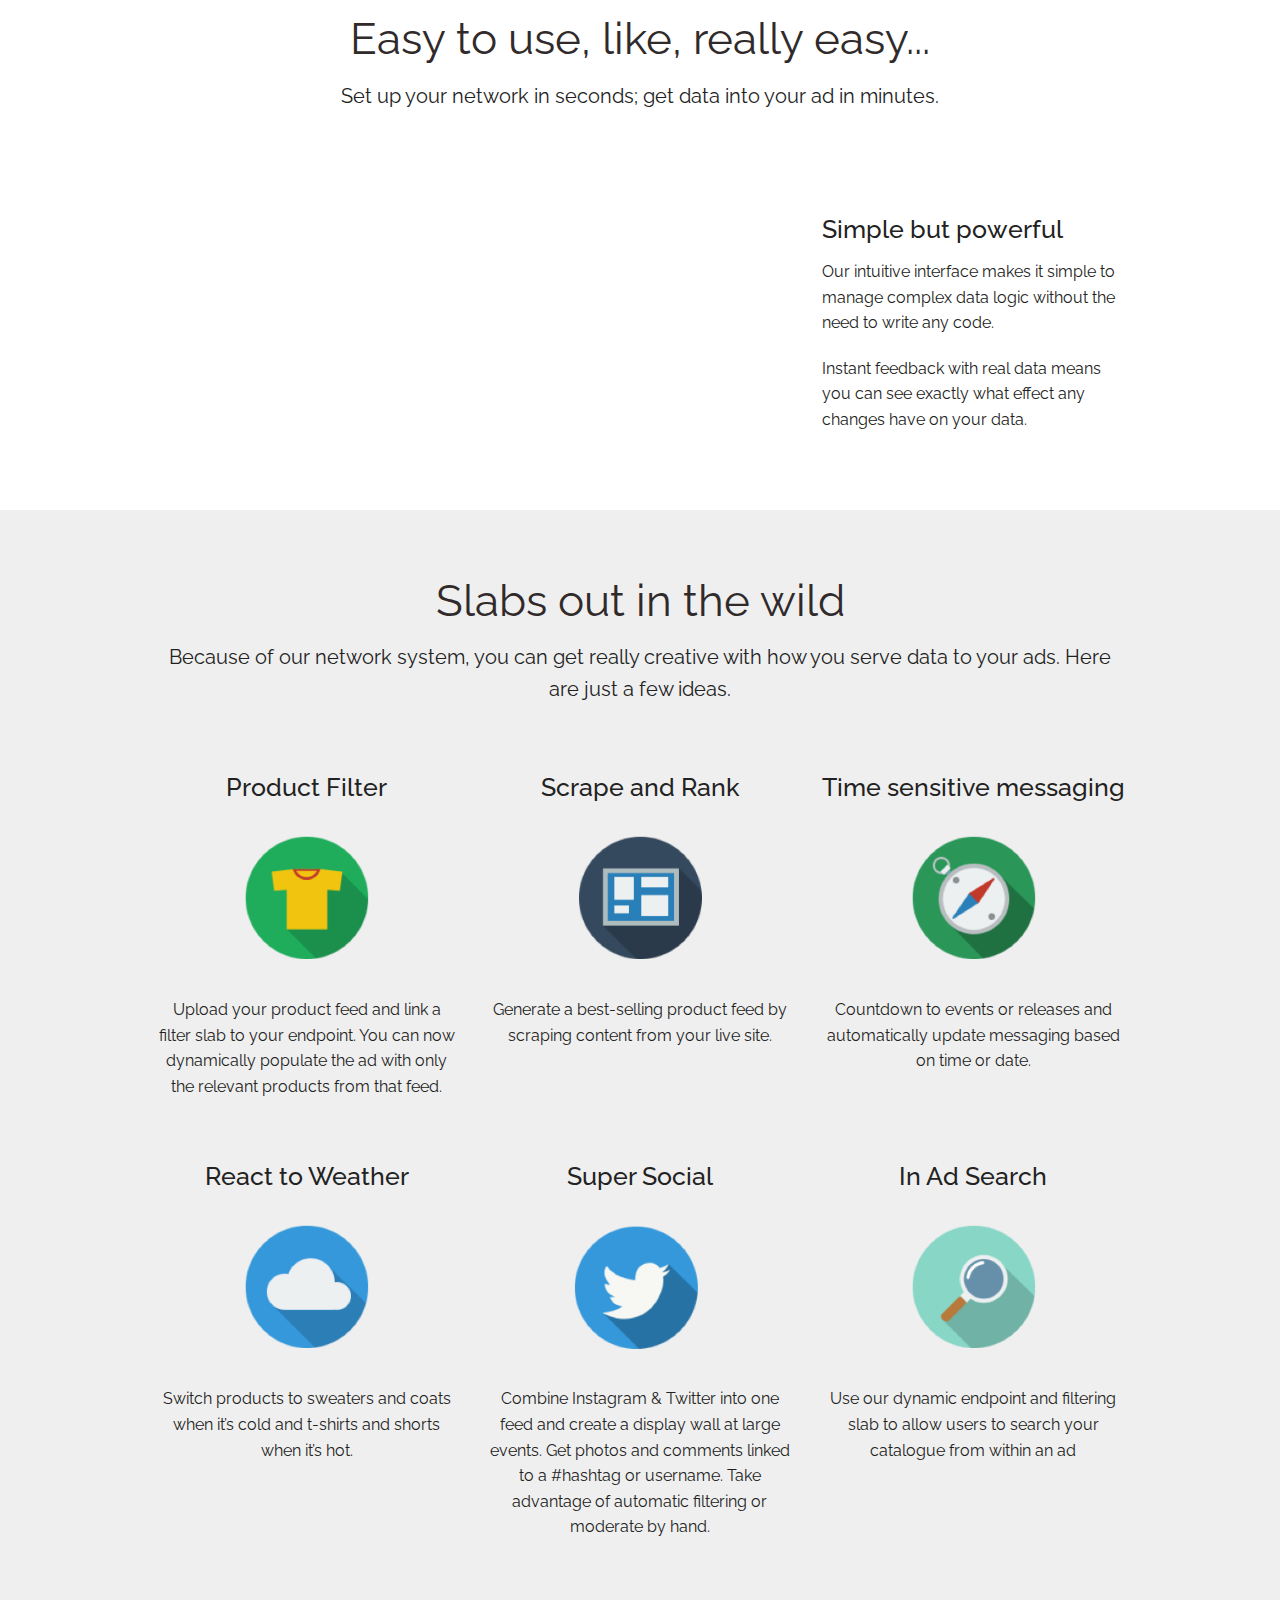
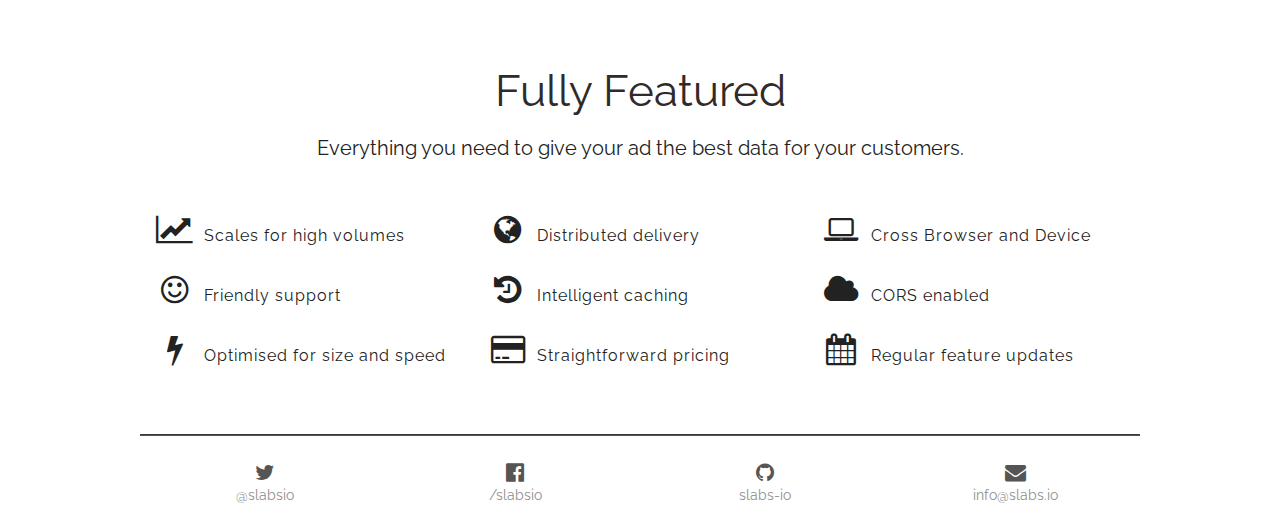
==== commit a374d38b: "embed video in place of static image" ====
--- a/index.html
+++ b/index.html
@@ -128,7 +128,7 @@
             <!-- Feature 1 -->
             <!-- Large Image -->
             <div class="large-8 columns">
-              <img src="img/screenshot.png">
+              <iframe width="560" height="315" src="https://www.youtube.com/embed/YVoiiv4ALys" frameborder="0" allowfullscreen></iframe>
             </div>
             <!-- Side Text -->
             <div class="large-4 columns description">
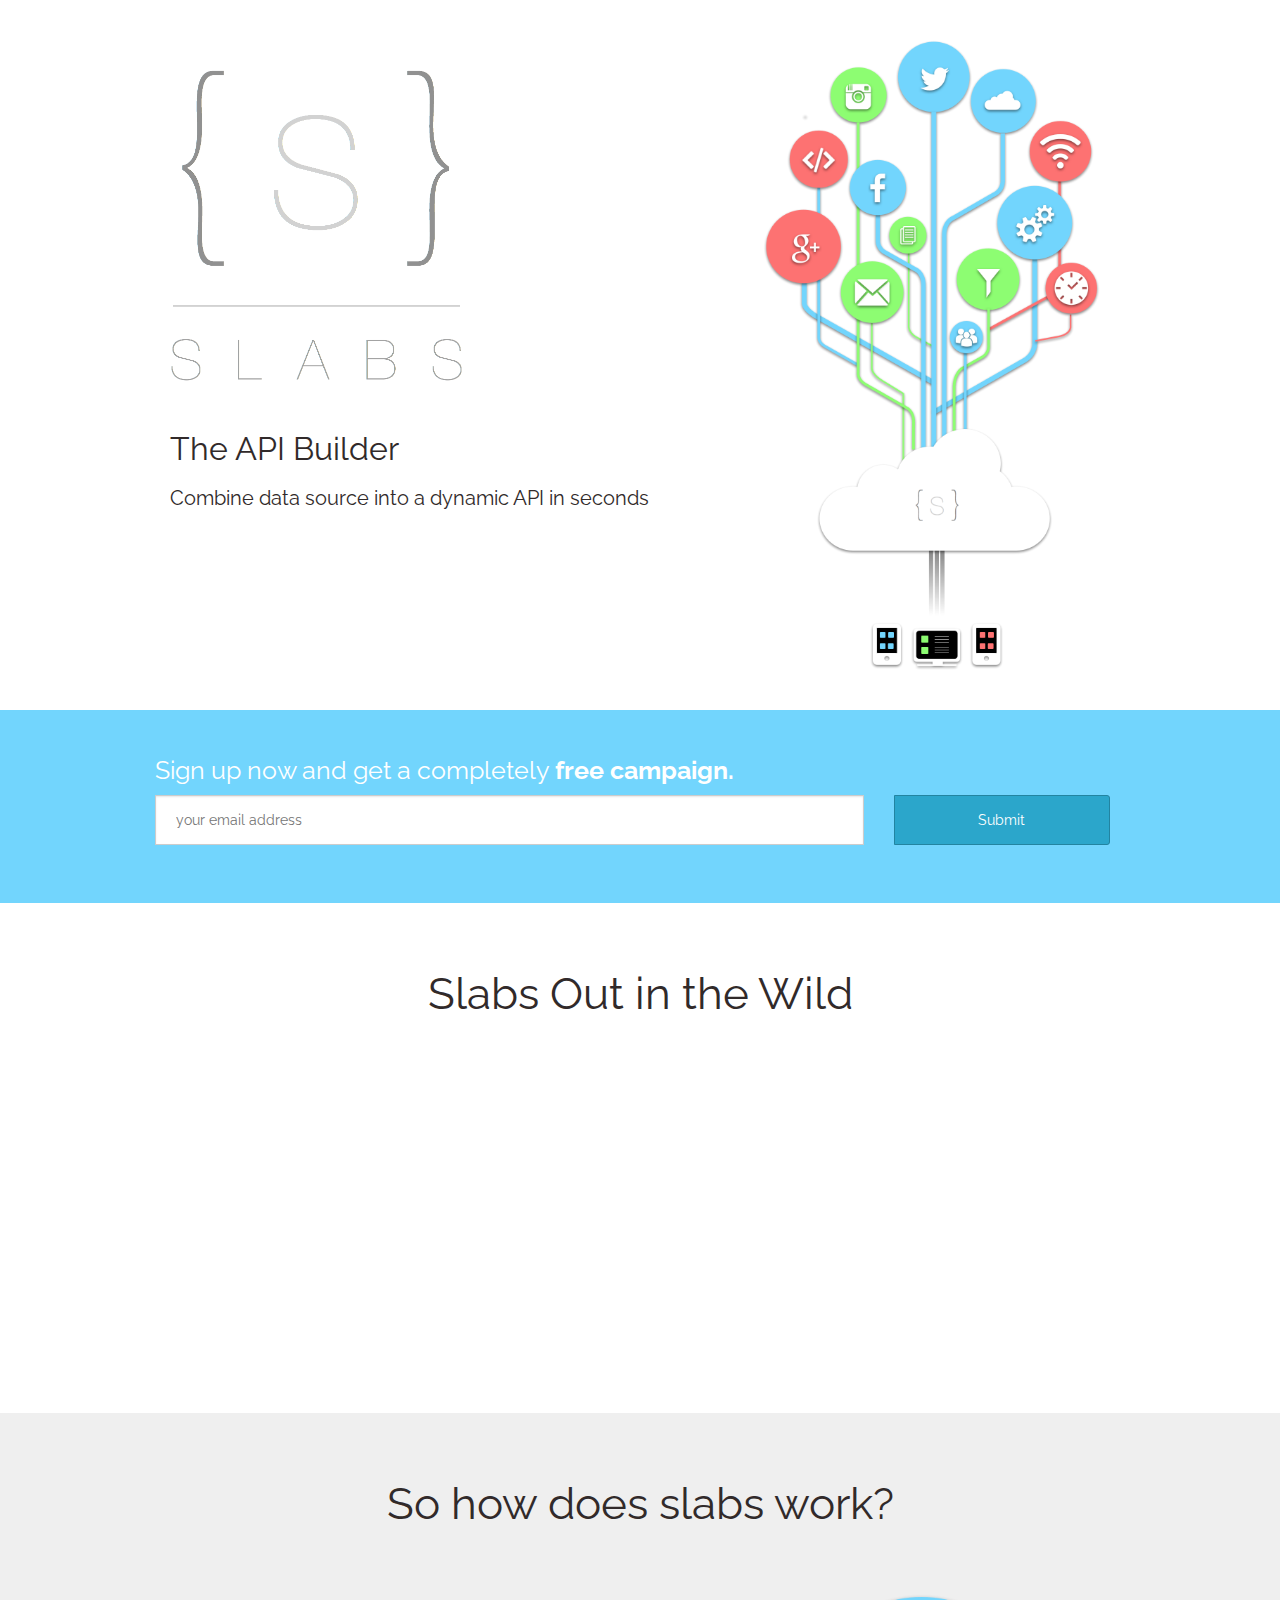
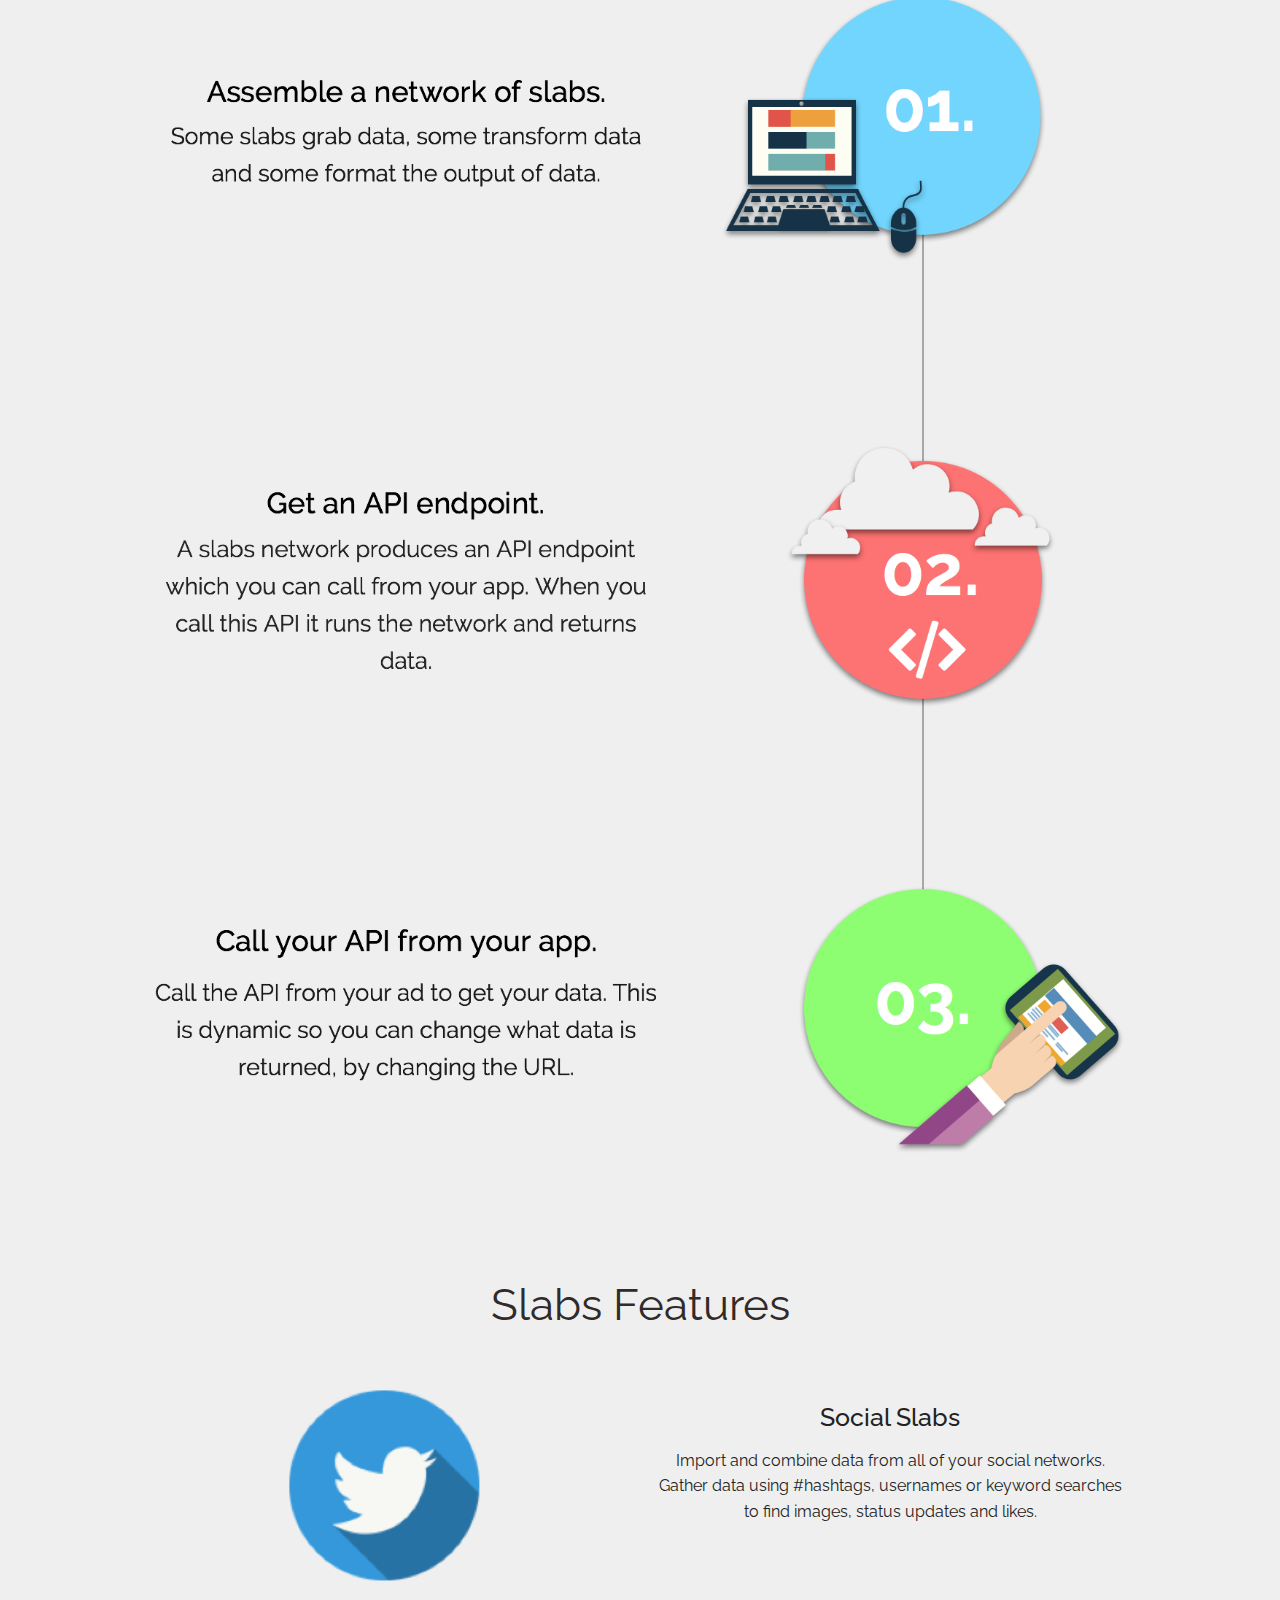
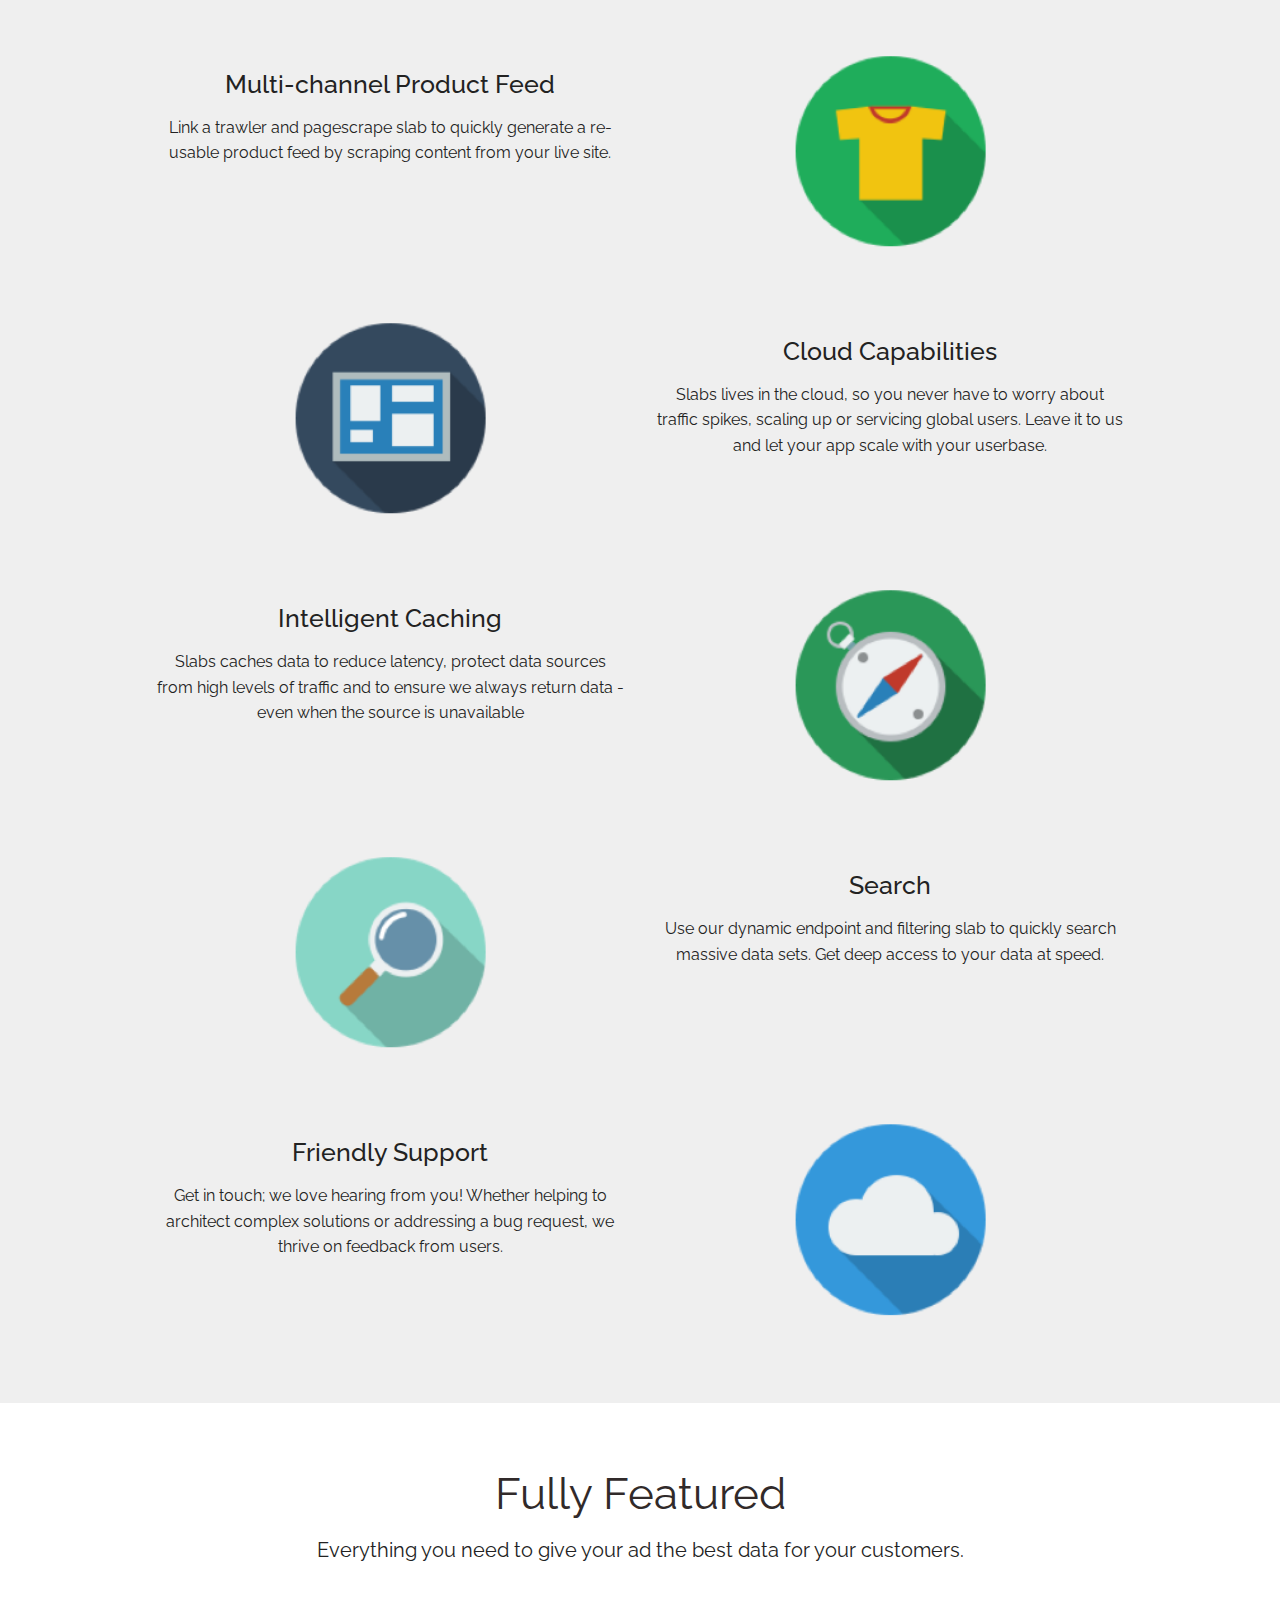
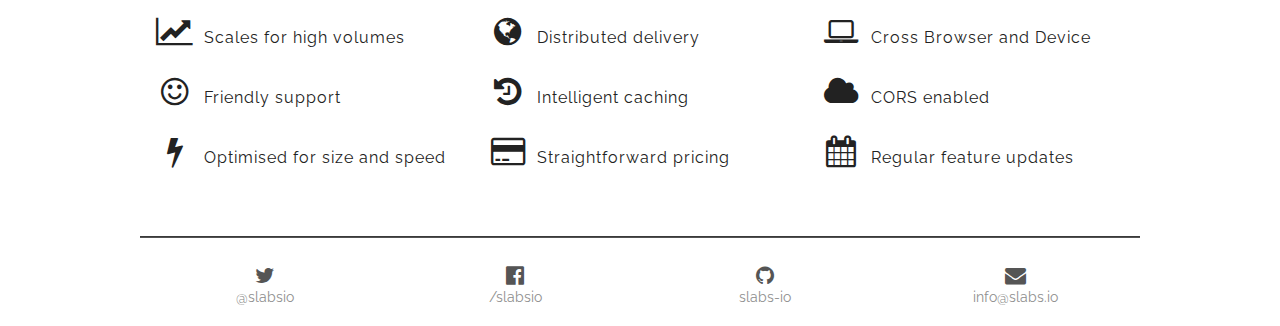
==== commit 7d737035: "updated featers section and re-ordered sections" ====
--- a/index.html
+++ b/index.html
@@ -22,7 +22,7 @@
 <head>
     <meta charset="utf-8" />
     <meta name="viewport" content="width=device-width" />
-    <title>Slabs - The Data Platform</title>
+    <title>Slabs - The API Builder</title>
 
     <link rel="icon"
           type="image/png"
@@ -60,32 +60,12 @@
           <!-- Main Heading -->
           <div class="large-7 columns image-header"><img src="img/logo.png" alt=""></div>
             <div class="large-12 columns ">
-                <h1>The Dynamic Data Platform</h1>
+                <h1>The API Builder</h1>
                 <p class="main">
-                    Get the right content into your ads by leveraging our easy-to-use drag & drop interface and dynamic URLs
+                    Combine data source into a dynamic API in seconds 
                 </p>
             </div>
-
-          <!-- Email Subscribe Form -->
-          <div class="large-12 columns">
-            <div class="collapse email">
-              <form action="//slabs.us10.list-manage.com/subscribe/post-json?u=3094a6a434523a83166fd74a0&amp;id=f378498a6a&amp;c=?" method="POST" id="email-form" target="_blank">
-                <p class="small-9 columns top-email offer">Sign up now and get a <br/>completely <span class="highlight">free campaign.</span></p>
-
-                <div class="small-9 columns">
-                  <input id="email_input" type="email" name="EMAIL" placeholder="your email address" />
-                </div>
-
-                <div class="small-3 columns">
-                  <input id="email_submit" class="button postfix radius" type="submit" />
-                </div>
-                <div id="success-message"></div>
-
-              </form>
-              <!-- End Email Row -->
-            </div>
-          </div>
-
+          
         </div>
 
         <div class="large-5 mainImg columns">
@@ -96,6 +76,49 @@
       </div>
       <!-- End "full-row" -->
     </div>
+    
+    <div class="full-row email-row">
+      <div class="row header">
+      <div class="large-12 columns">
+        <!-- Email Subscribe Form -->
+        <div class="collapse email">
+          <form action="//slabs.us10.list-manage.com/subscribe/post-json?u=3094a6a434523a83166fd74a0&amp;id=f378498a6a&amp;c=?" method="POST" id="email-form" target="_blank">
+            <p class="top-email offer">Sign up now and get a completely <span class="highlight">free campaign.</span></p>
+
+            <div class="small-9 columns">
+              <input id="email_input" type="email" name="EMAIL" placeholder="your email address" />
+            </div>
+
+            <div class="small-3 columns">
+              <input id="email_submit" class="button postfix radius" type="submit" />
+            </div>
+            <div id="success-message"></div>
+
+          </form>
+          <!-- End Email Row -->
+        </div>
+      </div>
+      </div>
+    </div>
+    
+     <div class="full-row">
+          <div class="row tour">
+            <div class="small-12 columns">
+              <!-- Main Title & Subtitle -->
+              <h1>Slabs Out in the Wild</h1>
+            </div>
+
+            <!-- Begin Features Tour -->
+            <!-- Feature 1 -->
+            <!-- Large Image -->
+            <div class="center">
+              <iframe width="560" height="315" 
+                src="https://www.youtube.com/embed/YVoiiv4ALys?showinfo=0&modestbranding=1&rel=0" frameborder="0" allowfullscreen></iframe>
+            </div>
+            
+          </div>
+          <!-- End Row -->
+        </div>
 
     <!-- Begin Features -->
     <div class="full-row grey">
@@ -113,118 +136,96 @@
         </div>
     </div>
 
-        <!-- Begin Large Feature Blocks -->
-        <div class="full-row">
-          <div class="row tour">
-            <div class="small-12 columns">
-              <!-- Main Title & Subtitle -->
-              <h1>Easy to use, like, really easy...</h1>
-              <p class="header">
-                Set up your network in seconds; get data into your ad in minutes.
-              </p>
-            </div>
-
-            <!-- Begin Features Tour -->
-            <!-- Feature 1 -->
-            <!-- Large Image -->
-            <div class="large-8 columns">
-              <iframe width="560" height="315" src="https://www.youtube.com/embed/YVoiiv4ALys" frameborder="0" allowfullscreen></iframe>
-            </div>
-            <!-- Side Text -->
-            <div class="large-4 columns description">
-              <h2>Simple but powerful</h2>
-              <p class="description">
-                Our intuitive interface makes it simple to manage complex data logic without the need to write any code.
-              </p>
-              <p class="description">
-                Instant feedback with real data means you can see exactly what effect any changes have on your data.
-              </p>
-            </div>
-            <!-- Horizontal Rule -->
-            <!--<hr>-->
-            <!-- End Feature 1 -->
-
-            <!-- Feature 2 -->
-          <!--  <div class="large-4 columns description">-->
-          <!--    <h2>Sections</h2>-->
-          <!--    <p>Lorem ipsum dolor sit amet, consectetur adipiscing elit.</p>-->
-          <!--    <p>Ut quam urna, feugiat at mollis in, faucibus sit amet neque.</p>-->
-          <!--  </div>-->
-          <!--  <div class="large-8 columns">-->
-          <!--    <img src="img/free-admin-template-psd.png"></div>-->
-          <!--  <hr>-->
-            <!-- End Feature 2 -->
-          </div>
-          <!-- End Row -->
-        </div>
+       
 
         <!-- Begin Second Dark Grey Features Section -->
         <div class="full-row grey examples">
           <div class="row">
-            <div class="large-12 columns">
+            <div class="small-12 columns">
               <!-- Heading & Subtitle -->
-              <h1>Slabs out in the wild</h1>
-                <p class="header">Because of our network system, you can get really creative with how you serve data to your ads. Here are just a few ideas.</p>
-            </div>
-          </div>
-
-            <div class="row">
-                <!-- Start features -->
-
-                <div class="large-4 columns">
-                  <h2>Product Filter</h2>
+              <h1>Slabs Features</h1>
+                <p class="header">
+                  
+                </p>
+            </div>
+          </div>
+
+            <!-- Start features -->
+            <div class="row example">
+                <div class="small-6 columns">
+                  <img src="img/Social.png" width="720" height="450" alt="">
+                </div>
+                <div class="small-6 columns">
+                <h2>Social Slabs</h2>
+                <p class="description">
+                    Import and combine data from all of your social networks. Gather data using #hashtags, usernames or keyword searches to find images, status updates and likes.
+                </p>
+                </div>
+            </div>
+
+            <div class="row example">
+                <div class="small-6 columns">
+                  <h2>Multi-channel Product Feed</h2>
+                  <p class="description">
+                    Link a trawler and pagescrape slab to quickly generate a re-usable product feed by scraping content from your live site.
+                  </p>
+                </div>
+                <div class="small-6 columns">
                   <img src="img/Filter.png" width="720" height="450" alt="">
+                </div>
+            </div>  
+                
+            <div class="row example">
+                <div class="small-6 columns">
+                  <img src="img/Page Scraper.png" width="720" height="450" alt="">
+                </div>
+                <div class="small-6 columns">
+                <h2>Cloud Capabilities</h2>
                   <p class="description">
-                    Upload your product feed and link a filter slab to your endpoint. You can now dynamically populate the ad with only the relevant products from that feed.
+                    Slabs lives in the cloud, so you never have to worry about traffic spikes, scaling up 
+                    or servicing global users. Leave it to us and let your app scale with your userbase.
                   </p>
                 </div>
-
-                <div class="large-4 columns">
-                  <h2>Scrape and Rank</h2>
-                  <img src="img/Page Scraper.png" width="720" height="450" alt="">
+            </div>
+                
+            <div class="row example">
+                <div class="small-6 columns">
+                  <h2>Intelligent Caching</h2>
                   <p class="description">
-                    Generate a best-selling product feed by scraping content from your live site.
+                     Slabs caches data to reduce latency, protect data sources from high levels of traffic and to ensure we always return data - even when the source is unavailable
                   </p>
-
-                </div>
-
-                <div class="large-4 columns">
-                  <h2>Time sensitive messaging</h2>
+                </div>
+                <div class="small-6 columns">
                   <img src="img/Time.png" width="720" height="450" alt="">
+                </div>
+            </div>    
+            
+            <div class="row example">
+                <div class="small-6 columns">
+                  <img src="img/Search.png" width="720" height="450" alt="">
+                </div>
+                <div class="small-6 columns">
+                <h2>Search</h2>
                   <p class="description">
-                     Countdown to events or releases and automatically update messaging based on time or date.
+                    Use our dynamic endpoint and filtering slab to quickly search massive data sets.
+                    Get deep access to your data at speed.
                   </p>
                 </div>
             </div>
-
-            <div class="row">
-                <div class="large-4 columns">
-                  <h2>React to Weather</h2>
+            
+            <div class="row example">
+                <div class="small-6 columns">
+                  <h2>Friendly Support</h2>
+                  <p class="description">
+                    Get in touch; we love hearing from you! 
+                    Whether helping to architect complex solutions or addressing a bug request, we thrive on feedback from users.
+                  </p>
+                </div>
+                <div class="small-6 columns">
                   <img src="img/Weather.png" width="720" height="450" alt="">
-                  <p class="description">
-                    Switch products to sweaters and coats when it’s cold and t-shirts and shorts when it’s hot.
-                  </p>
-                </div>
-
-
-                <div class="large-4 columns">
-                  <h2>Super Social</h2>
-                  <img src="img/Social.png" width="720" height="450" alt="">
-                  <p class="description">
-                    Combine Instagram & Twitter into one feed and create a display wall at large events. Get photos and comments linked to a #hashtag or username.
-                    Take advantage of automatic filtering or moderate by hand.
-                  </p>
-                </div>
-
-                <div class="large-4 columns">
-                  <h2>In Ad Search</h2>
-                  <img src="img/Search.png" width="720" height="450" alt="">
-                  <p class="description">
-                    Use our dynamic endpoint and filtering slab to allow users to search your catalogue from within an ad
-                  </p>
-                </div>
-            </div>
-
+                </div>
+            </div> 
+            
               <!-- End Row -->
           </div>
             <!-- End Dark Grey Container -->
--- a/css/styles.css
+++ b/css/styles.css
@@ -71,12 +71,37 @@
 	
 }
 
+.email-row{
+	padding:40px;
+	background-color:#72D5FD;
+	color:#fff;
+}
+
+.email-row .offer{
+	color:#fff;
+}
+
+.email-row input {
+	padding-left:20px;
+	height : 50px;
+}
+
+.tour .description h2{
+	margin-top:0;
+}
+
+.tour .center{
+	width:560px;
+	margin:0 auto;
+}
+
 #success-message {
 	float: left;
 }
 
 .mainImg{
-    padding:62px;
+    padding:40px;
+	padding-bottom:0px;
 }
 
 .features-intro {
@@ -102,17 +127,17 @@
 }
 
 .tour {
-	padding-bottom:20px;
+	padding-bottom:60px;
 	padding-top:20px;
 }
 
 .tour h1 {
 	text-align: center;
-    margin-top: 60px;
+    margin-top: 40px;
 }
 
 .tour .header {
-    margin-bottom: 60px;
+    margin-bottom: 40px;
 }
 
 h2 {
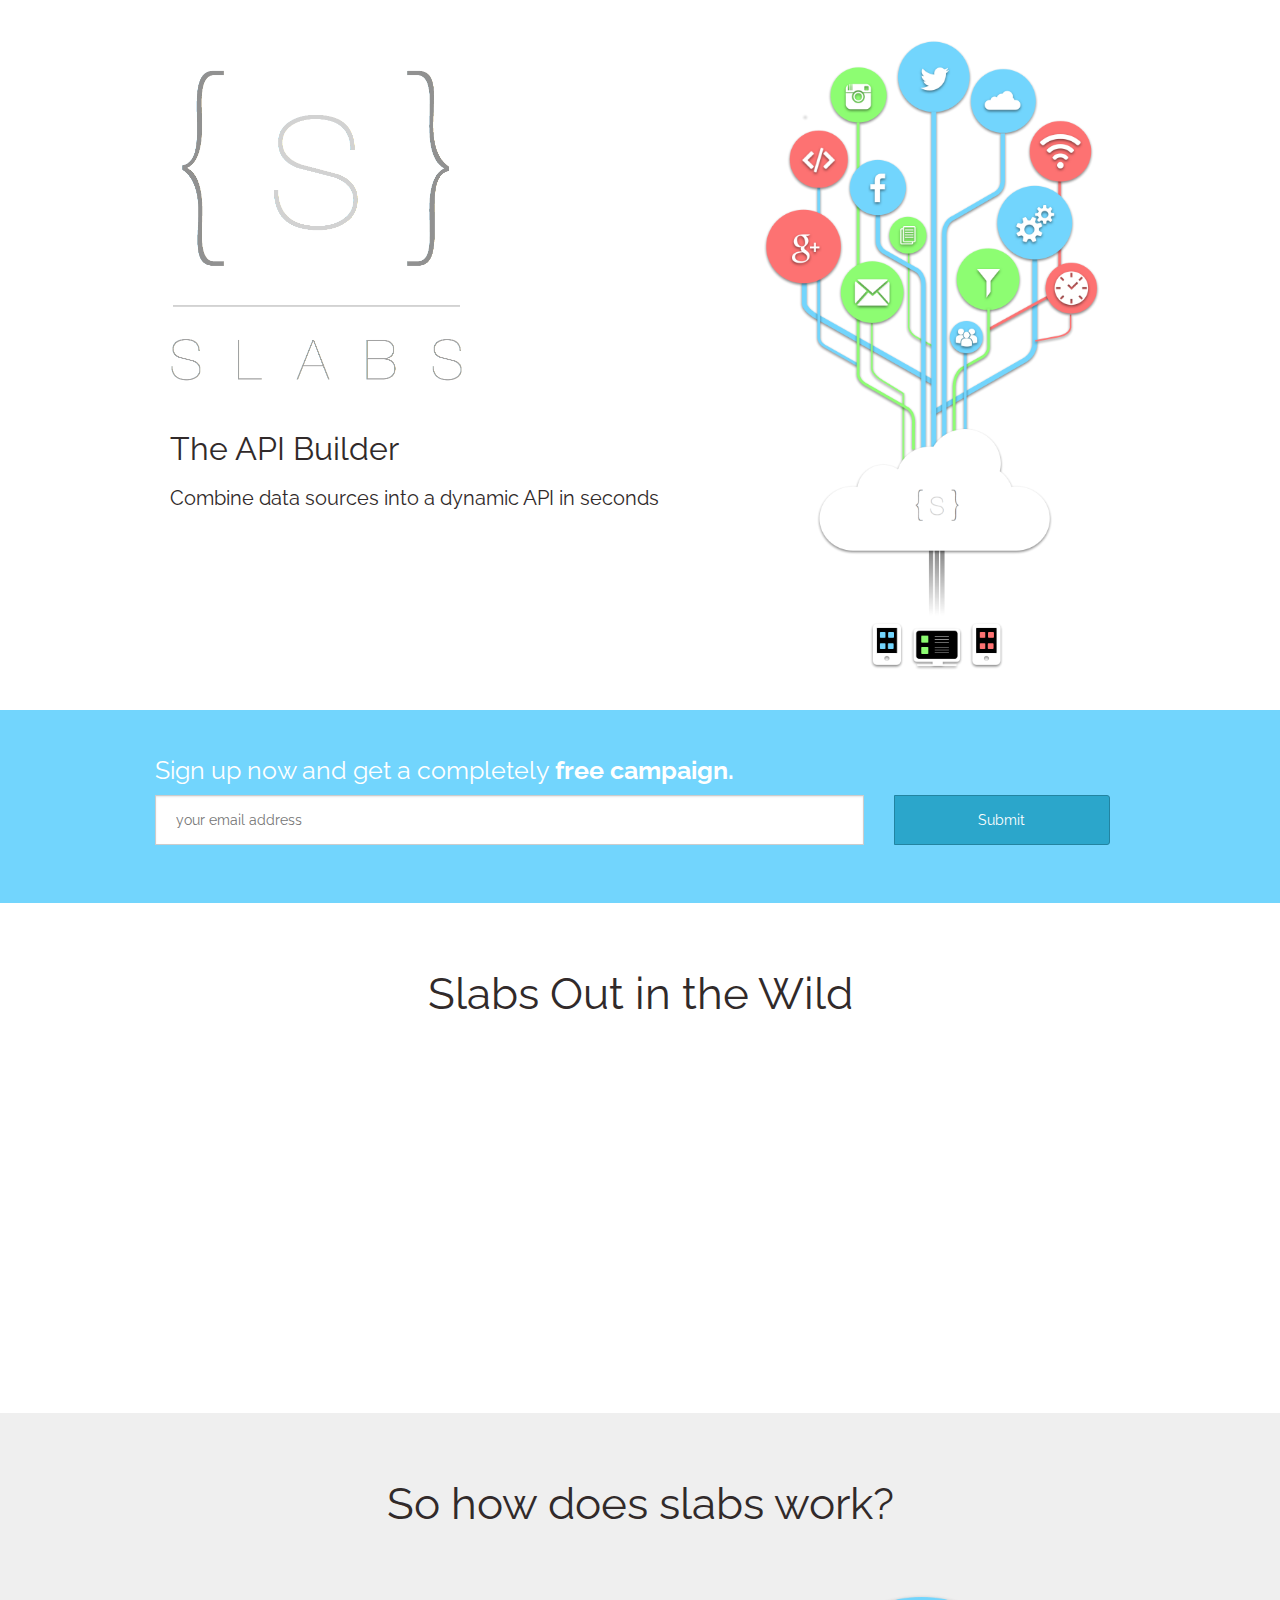
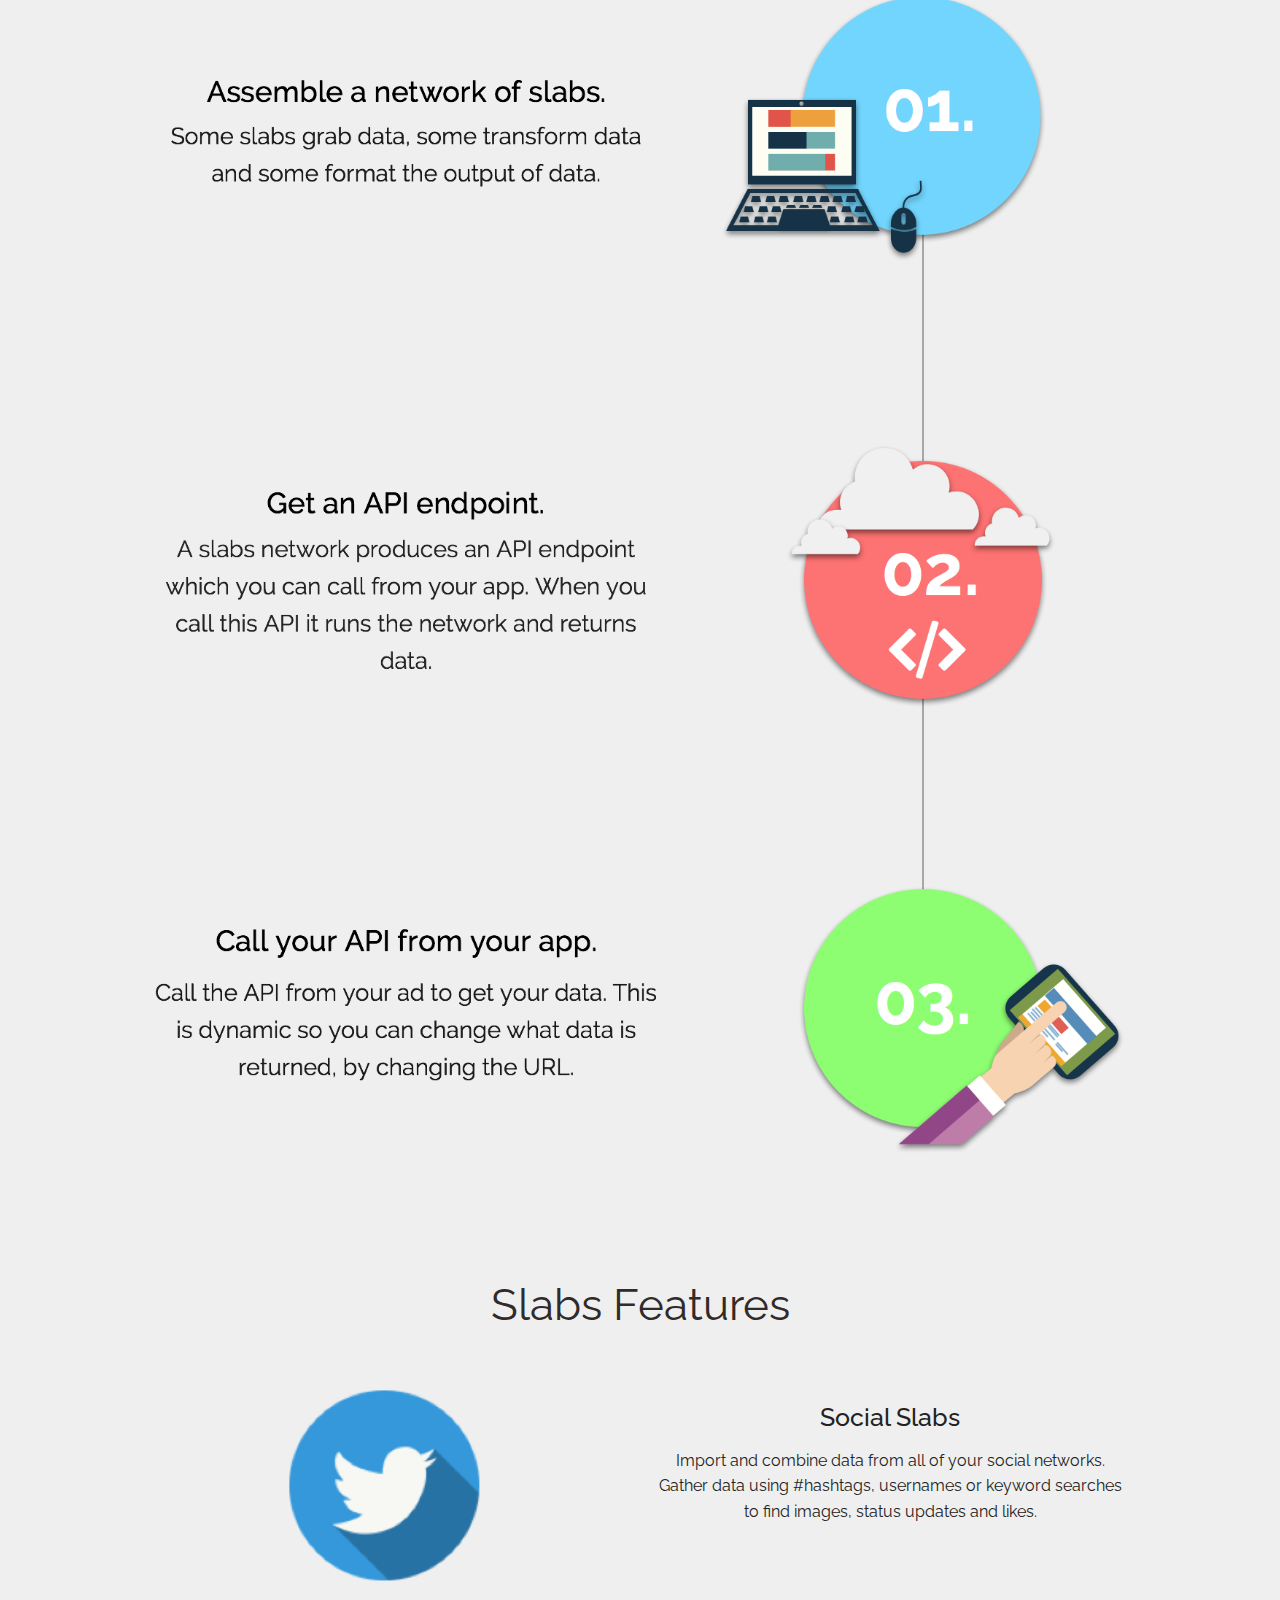
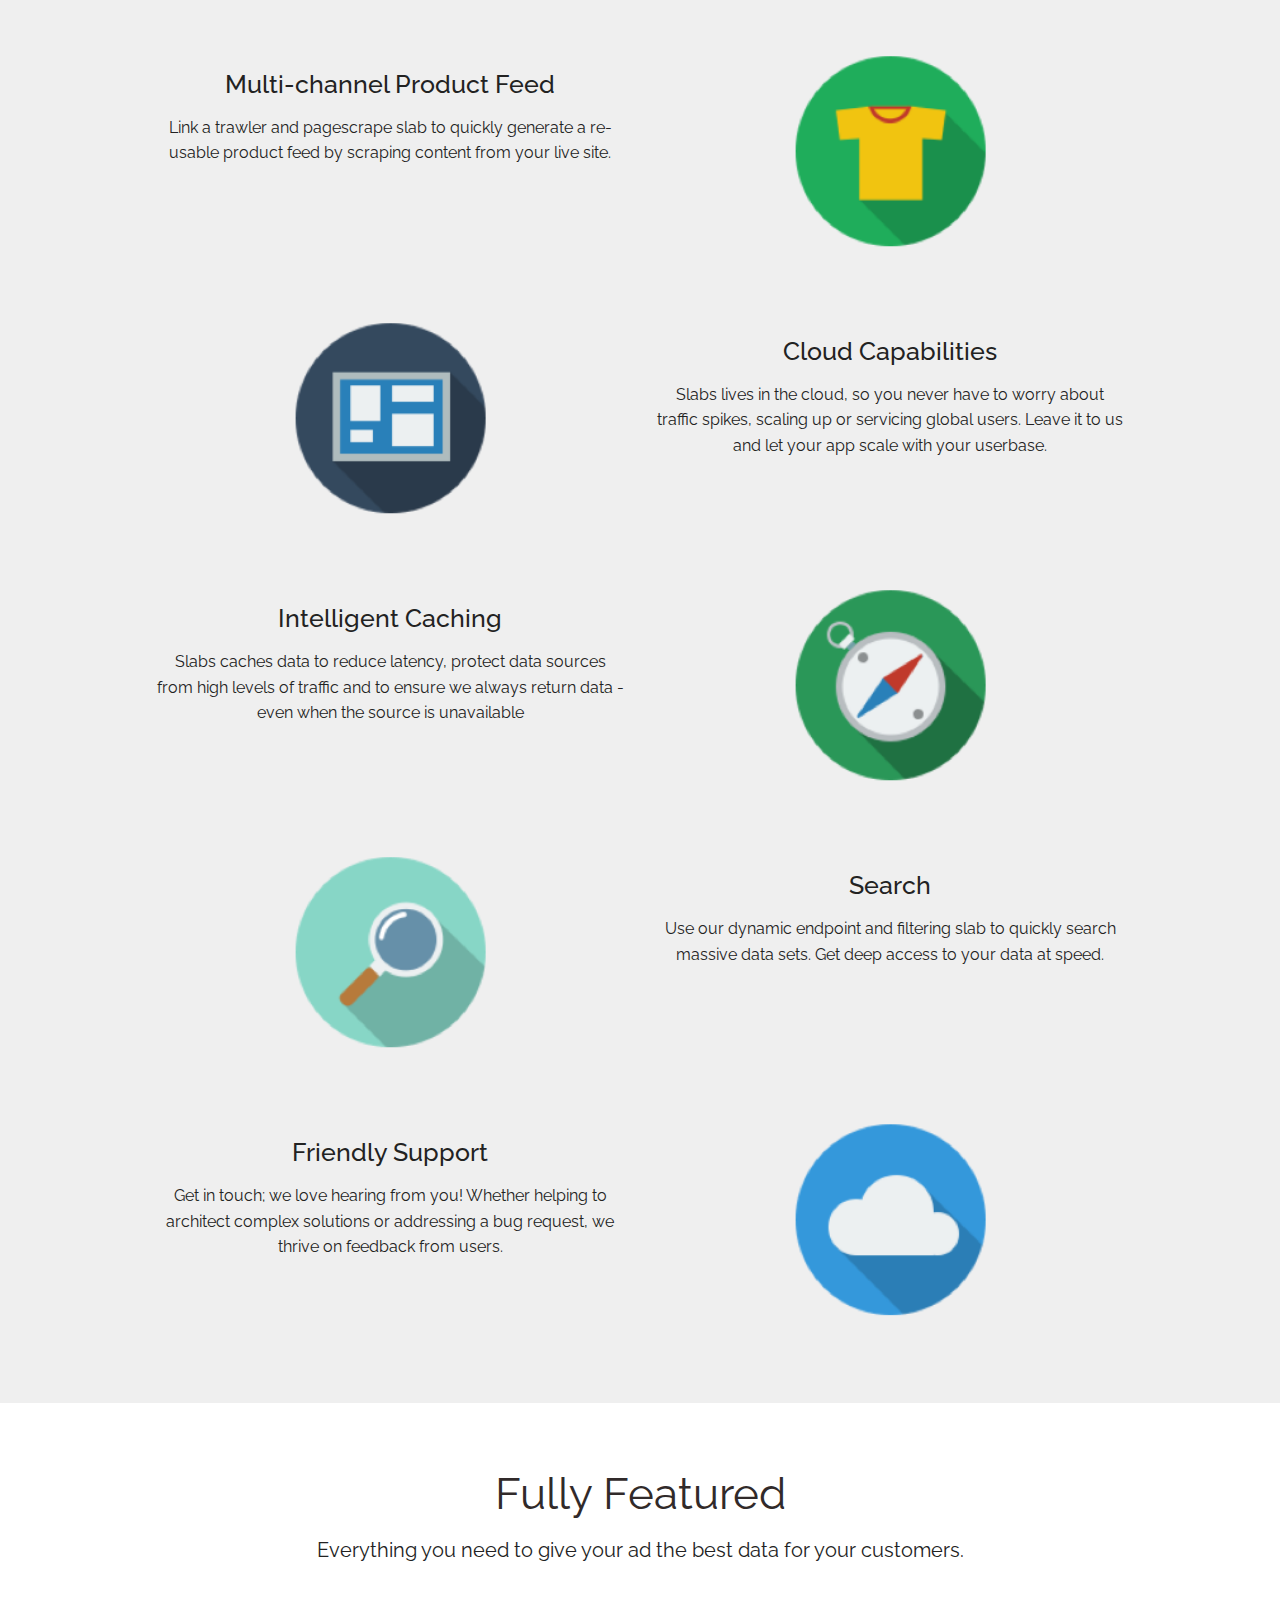
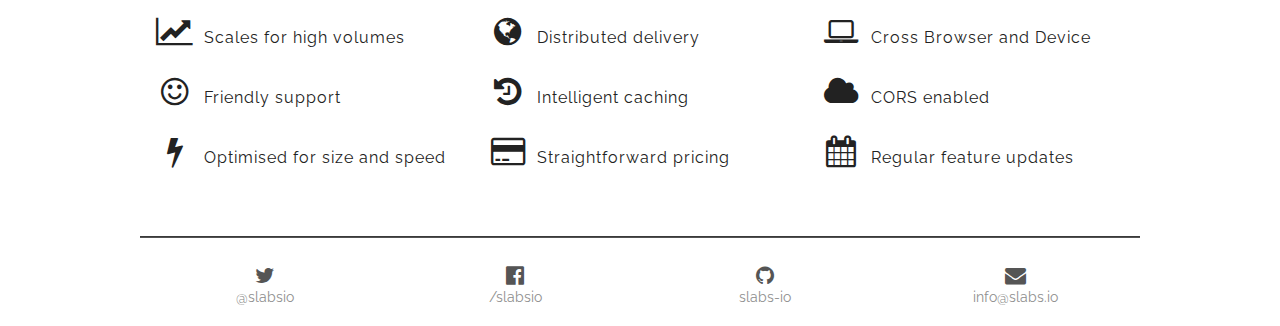
==== commit 5383f700: "Update index.html" ====
--- a/index.html
+++ b/index.html
@@ -62,7 +62,7 @@
             <div class="large-12 columns ">
                 <h1>The API Builder</h1>
                 <p class="main">
-                    Combine data source into a dynamic API in seconds 
+                    Combine data sources into a dynamic API in seconds 
                 </p>
             </div>
           
@@ -438,4 +438,4 @@
     
     </script>
   </body>
-</html>+</html>
